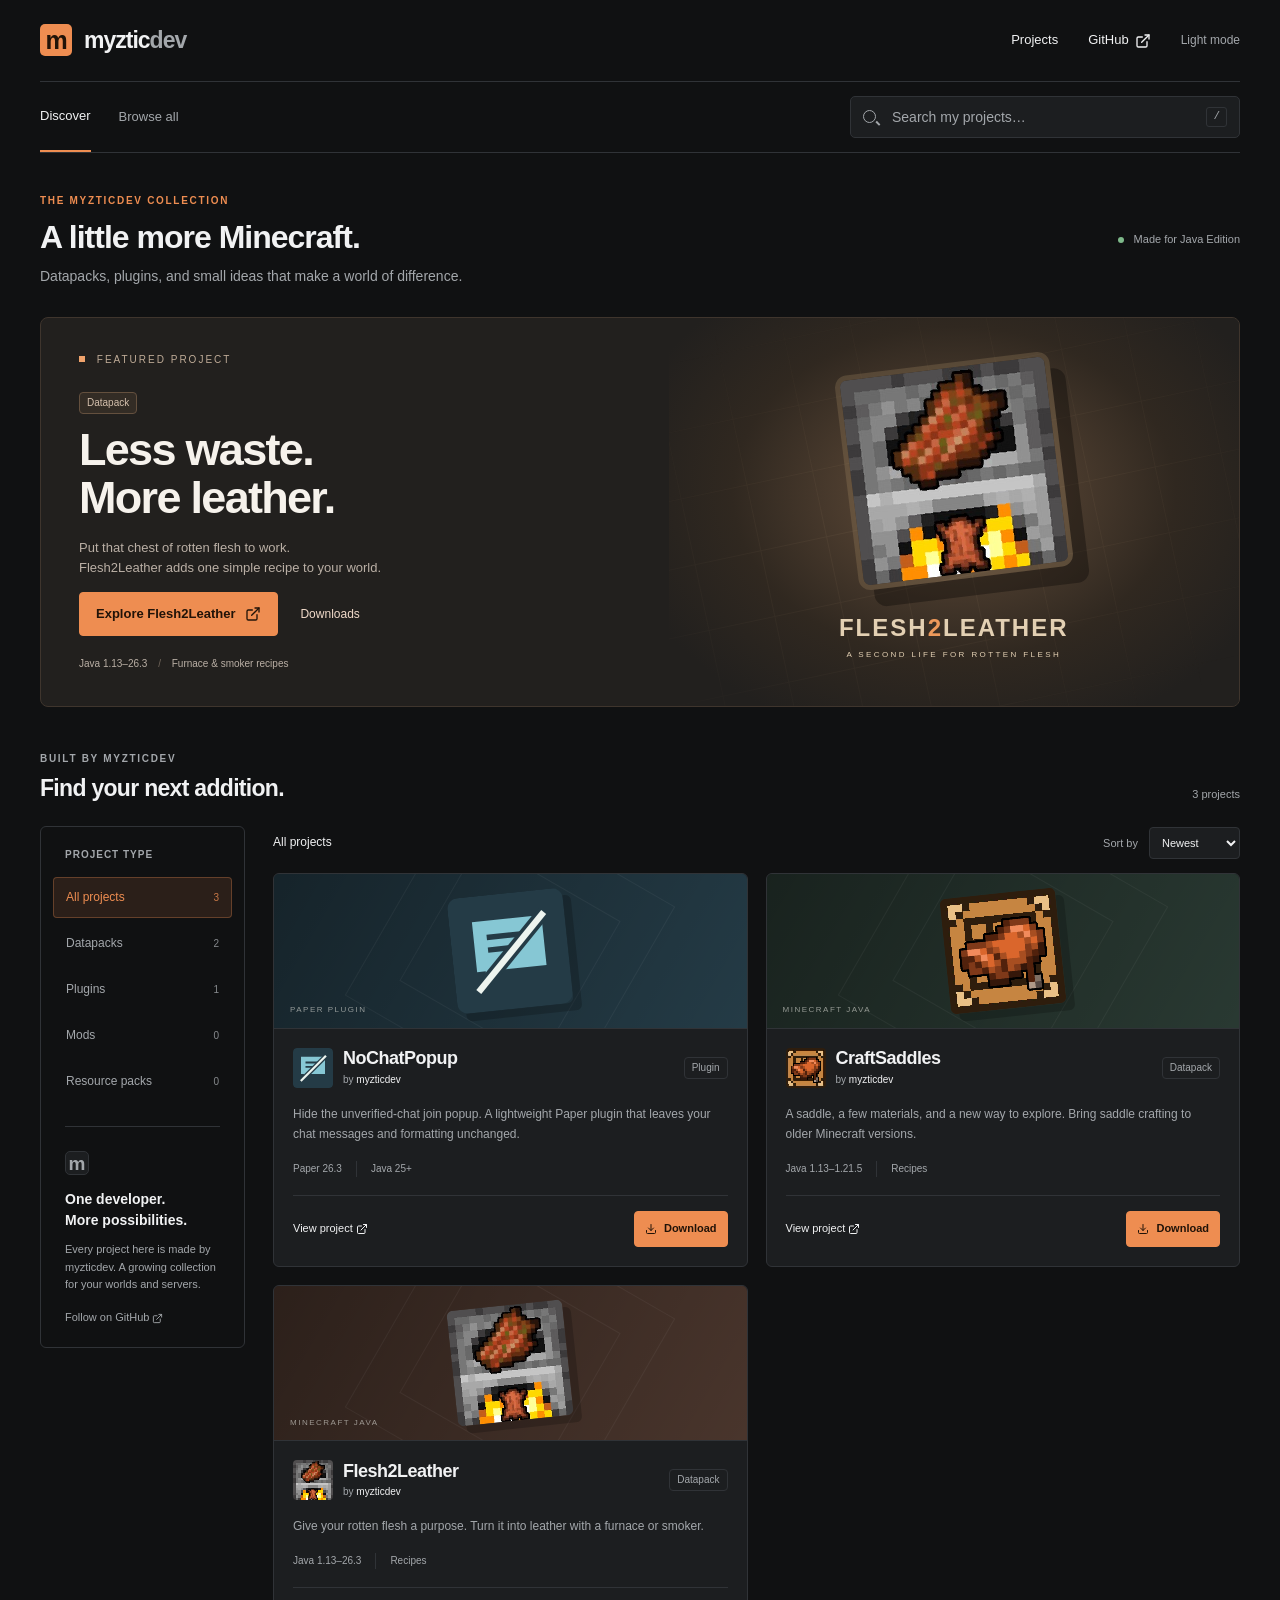
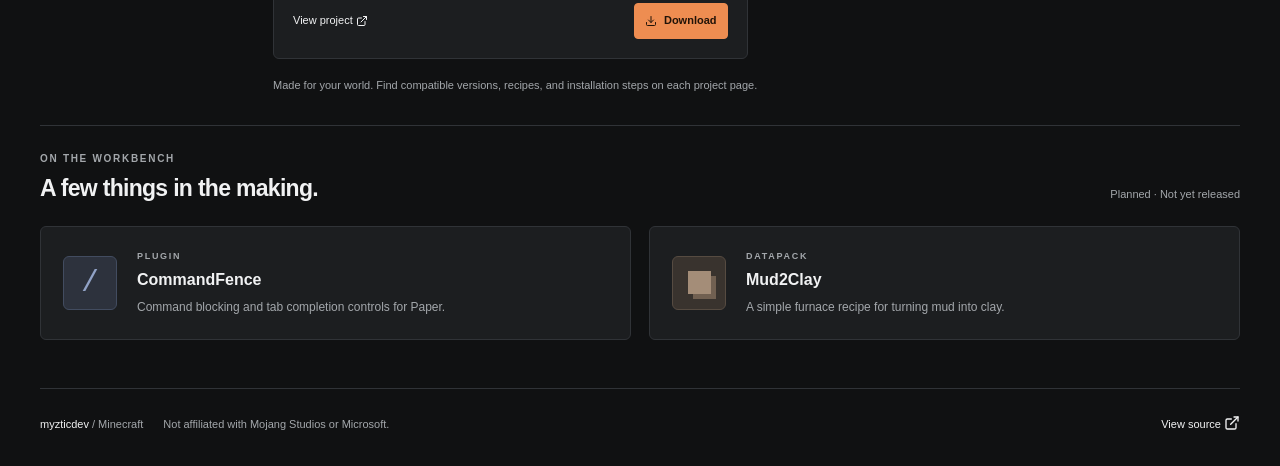
==== index.html @ ccda5b9f "Add NoChatPopup plugin page and catalog listing" ====
<!doctype html>
<html lang="en" data-theme="dark">
<head>
  <meta charset="utf-8" />
  <meta name="viewport" content="width=device-width, initial-scale=1" />
  <meta name="theme-color" content="#191a19" />
  <meta name="description" content="Minecraft datapacks and plugins by myzticdev. Download Flesh2Leather, CraftSaddles, and more." />
  <meta property="og:title" content="myzticdev — Minecraft Projects" />
  <meta property="og:description" content="Minecraft datapacks and plugins by myzticdev." />
  <meta property="og:type" content="website" />
  <meta property="og:url" content="https://mc.myztic.dev/" />
  <title>myzticdev — Minecraft Plugins & Datapacks</title>
  <link rel="icon" href="data:image/svg+xml,%3Csvg%20xmlns%3D%22http%3A//www.w3.org/2000/svg%22%20viewBox%3D%220%200%2064%2064%22%3E%20%20%3Crect%20width%3D%2264%22%20height%3D%2264%22%20rx%3D%2213%22%20fill%3D%22%233e7d4c%22/%3E%20%20%3Crect%20x%3D%2218%22%20y%3D%2217%22%20width%3D%2228%22%20height%3D%2214%22%20fill%3D%22%238fd26c%22/%3E%20%20%3Crect%20x%3D%2218%22%20y%3D%2231%22%20width%3D%2228%22%20height%3D%2216%22%20fill%3D%22%23654c32%22/%3E%20%20%3Cpath%20d%3D%22M18%2031h28%22%20stroke%3D%22%233e7d4c%22%20stroke-width%3D%224%22/%3E%3C/svg%3E" type="image/svg+xml" />
  <link rel="stylesheet" href="/assets/css/styles.css?v=20260929-2" />
  <script src="/assets/js/app.js?v=20260929-2" defer></script>
</head>
<body><a class="skip-link" href="#main">Skip to content</a><div class="site-shell"><header class="topbar">
<a class="brand" href="/" aria-label="myzticdev home"><span class="brand-mark" aria-hidden="true">m</span>myztic<span class="brand-dev">dev</span></a>
<nav aria-label="Main navigation"><a href="/#projects">Projects</a><a href="https://github.com/myzticdev">GitHub <span class="icon icon-external-link" aria-hidden="true"></span></a><button id="theme-toggle" type="button" hidden>Light mode</button></nav>
</header>
<div class="browsebar"><a class="browse-active" href="/">Discover</a><a href="#projects">Browse all</a><form class="search" role="search" action="/" hidden data-catalog-control><label class="sr-only" for="project-search">Search projects</label><span class="search-symbol" aria-hidden="true"></span><input id="project-search" type="search" name="q" placeholder="Search my projects…" autocomplete="off"><kbd aria-hidden="true">/</kbd></form></div>
<main id="main"><section class="catalog-intro" aria-labelledby="site-title"><div><p class="eyebrow">THE MYZTICDEV COLLECTION</p><h1 id="site-title">A little more Minecraft.</h1><p>Datapacks, plugins, and small ideas that make a world of difference.</p></div><span class="edition-label"><span></span> Made for Java Edition</span></section>
<section class="featured" aria-labelledby="featured-title"><div class="featured-copy"><p class="feature-kicker"><span></span> FEATURED PROJECT</p><span class="type-badge">Datapack</span><h2 id="featured-title">Less waste.<br>More leather.</h2><p>Put that chest of rotten flesh to work.<br>Flesh2Leather adds one simple recipe to your world.</p><div class="actions"><a class="button" href="/projects/flesh2leather/">Explore Flesh2Leather <span class="icon icon-external-link" aria-hidden="true"></span></a><a class="text-link" href="/projects/flesh2leather/#downloads">Downloads</a></div><p class="feature-footnote">Java 1.13–26.3 <span> / </span> Furnace &amp; smoker recipes</p></div><a class="featured-art" href="/projects/flesh2leather/" aria-label="View Flesh2Leather"><div class="pixel-grid" aria-hidden="true"></div><img src="/assets/images/flesh2leather.png" alt="Rotten flesh above a furnace producing leather" width="256" height="256"><span class="art-caption">FLESH<span>2</span>LEATHER<small>A SECOND LIFE FOR ROTTEN FLESH</small></span></a></section>
<section id="projects" class="catalog-section" aria-labelledby="projects-heading"><div class="section-heading"><div><p class="eyebrow">BUILT BY MYZTICDEV</p><h2 id="projects-heading">Find your next addition.</h2></div><p id="result-count" class="muted" role="status" aria-live="polite">3 projects</p></div>
<div class="catalog-layout"><aside class="catalog-sidebar" aria-label="Project filters" hidden data-catalog-control><p class="filter-label">PROJECT TYPE</p><div class="category-list"><button type="button" data-filter="all" aria-pressed="true"><span>All projects</span><span class="count">3</span></button><button type="button" data-filter="datapacks" aria-pressed="false"><span>Datapacks</span><span class="count">2</span></button><button type="button" data-filter="plugins" aria-pressed="false"><span>Plugins</span><span class="count">1</span></button><button type="button" data-filter="mods" aria-pressed="false"><span>Mods</span><span class="count">0</span></button><button type="button" data-filter="resource-packs" aria-pressed="false"><span>Resource packs</span><span class="count">0</span></button></div><div class="sidebar-note"><span class="mini-mark" aria-hidden="true">m</span><h3>One developer.<br>More possibilities.</h3><p>Every project here is made by myzticdev. A growing collection for your worlds and servers.</p><a href="https://github.com/myzticdev">Follow on GitHub <span class="icon icon-external-link" aria-hidden="true"></span></a></div></aside>
<div class="catalog-results"><div class="catalog-toolbar"><span id="category-title">All projects</span><label hidden data-catalog-control>Sort by <select id="project-sort"><option value="newest">Newest</option><option value="name">Name A–Z</option></select></label></div><div class="project-grid"><article class="project-entry" data-category="plugins" data-date="2026-09-29" data-name="NoChatPopup">
<a class="card-art nochatpopup" href="/projects/nochatpopup/" tabindex="-1" aria-hidden="true"><img src="/assets/images/nochatpopup.svg" alt="" width="256" height="256" loading="lazy"><span class="art-label">PAPER PLUGIN</span></a>
<div class="card-body"><div class="card-title"><img class="pack-icon" src="/assets/images/nochatpopup.svg" alt="" width="44" height="44"><div><h3><a href="/projects/nochatpopup/">NoChatPopup</a></h3><p class="byline">by <span>myzticdev</span></p></div><span class="type-badge">Plugin</span></div>
<p class="project-description">Hide the unverified-chat join popup. A lightweight Paper plugin that leaves your chat messages and formatting unchanged.</p><div class="card-meta"><span>Paper 26.3</span><span>Java 25+</span></div><div class="actions"><a class="text-link" href="/projects/nochatpopup/">View project <span class="icon icon-external-link" aria-hidden="true"></span></a><a class="button button-small" href="/projects/nochatpopup/#downloads"><span class="icon icon-download" aria-hidden="true"></span> Download</a></div></div></article><article class="project-entry" data-category="datapacks" data-date="2026-09-24" data-name="CraftSaddles">
<a class="card-art craftsaddles" href="/projects/craftsaddles/" tabindex="-1" aria-hidden="true"><img src="/assets/images/craftsaddles.png" alt="" width="256" height="256" loading="lazy"><span class="art-label">MINECRAFT JAVA</span></a>
<div class="card-body"><div class="card-title"><img class="pack-icon" src="/assets/images/craftsaddles.png" alt="" width="44" height="44"><div><h3><a href="/projects/craftsaddles/">CraftSaddles</a></h3><p class="byline">by <span>myzticdev</span></p></div><span class="type-badge">Datapack</span></div>
<p class="project-description">A saddle, a few materials, and a new way to explore. Bring saddle crafting to older Minecraft versions.</p><div class="card-meta"><span>Java 1.13–1.21.5</span><span>Recipes</span></div><div class="actions"><a class="text-link" href="/projects/craftsaddles/">View project <span class="icon icon-external-link" aria-hidden="true"></span></a><a class="button button-small" href="/projects/craftsaddles/#downloads"><span class="icon icon-download" aria-hidden="true"></span> Download</a></div></div></article><article class="project-entry" data-category="datapacks" data-date="2026-09-22" data-name="Flesh2Leather">
<a class="card-art flesh2leather" href="/projects/flesh2leather/" tabindex="-1" aria-hidden="true"><img src="/assets/images/flesh2leather.png" alt="" width="256" height="256" loading="lazy"><span class="art-label">MINECRAFT JAVA</span></a>
<div class="card-body"><div class="card-title"><img class="pack-icon" src="/assets/images/flesh2leather.png" alt="" width="44" height="44"><div><h3><a href="/projects/flesh2leather/">Flesh2Leather</a></h3><p class="byline">by <span>myzticdev</span></p></div><span class="type-badge">Datapack</span></div>
<p class="project-description">Give your rotten flesh a purpose. Turn it into leather with a furnace or smoker.</p><div class="card-meta"><span>Java 1.13–26.3</span><span>Recipes</span></div><div class="actions"><a class="text-link" href="/projects/flesh2leather/">View project <span class="icon icon-external-link" aria-hidden="true"></span></a><a class="button button-small" href="/projects/flesh2leather/#downloads"><span class="icon icon-download" aria-hidden="true"></span> Download</a></div></div></article></div><div id="empty-state" class="empty-state" hidden><h3>No projects found.</h3><p id="empty-message">Try another search or project type.</p><button class="button button-outline" type="button" id="reset-filters">Show all projects</button></div><p class="project-help">Made for your world. Find compatible versions, recipes, and installation steps on each project page.</p></div></div></section>
<section class="workbench" aria-labelledby="workbench-title"><div class="section-heading"><div><p class="eyebrow">ON THE WORKBENCH</p><h2 id="workbench-title">A few things in the making.</h2></div><span class="muted">Planned · Not yet released</span></div><div class="planned-grid"><article><span class="planned-symbol" aria-hidden="true">/</span><div><p class="eyebrow">PLUGIN</p><h3>CommandFence</h3><p>Command blocking and tab completion controls for Paper.</p></div></article><article><span class="planned-symbol clay" aria-hidden="true"><span></span></span><div><p class="eyebrow">DATAPACK</p><h3>Mud2Clay</h3><p>A simple furnace recipe for turning mud into clay.</p></div></article></div></section>
</main><footer class="footer"><a href="/">myzticdev <span class="muted">/ Minecraft</span></a><small>Not affiliated with Mojang Studios or Microsoft.</small><a href="https://github.com/myzticdev">View source <span class="icon icon-external-link" aria-hidden="true"></span></a></footer></div></body></html>
---- assets/css/styles.css ----
:root { color-scheme:dark; --bg:#191a19; --text:#edeeea; --muted:#a6aaa3; --line:#383b36; --accent:#aac792; --button-text:#172012; --surface:#222520; --card-border:var(--line); }
:root[data-theme="light"] { color-scheme:light; --bg:#f6f5f1; --text:#272c26; --muted:#62685f; --line:#d6d8ce; --accent:#42632d; --button-text:#fff; --surface:#eeeee7; --card-border:var(--line); }
* { box-sizing:border-box; }
html { scroll-padding-top:24px; }
body { margin:0; background:var(--bg); color:var(--text); font-family:Arial,Helvetica,sans-serif; font-size:16px; line-height:1.65; -webkit-font-smoothing:antialiased; }
a { color:inherit; text-underline-offset:4px; }
a:hover { color:var(--accent); }
button { font:inherit; }
a,button { -webkit-tap-highlight-color:transparent; }
:focus-visible { outline:2px solid var(--accent); outline-offset:5px; }
.site-shell { width:min(1000px,calc(100% - 64px)); margin:auto; }
.topbar { min-height:76px; display:flex; align-items:center; justify-content:space-between; gap:20px; border-bottom:1px solid var(--line); }
.brand { font-size:19px; font-weight:700; letter-spacing:-.7px; text-decoration:none; }
.topbar nav { display:flex; align-items:center; flex-wrap:wrap; gap:24px; font-size:13px; }
.topbar nav a { text-decoration:none; display:inline-flex; align-items:center; min-height:44px; }
#theme-toggle { background:none; border:0; padding:10px 0; min-height:44px; color:var(--muted); font-size:12px; cursor:pointer; }
#theme-toggle:hover { color:var(--text); }
h1,h2,h3,p { margin-top:0; }
h1 { font-size:clamp(32px,4.5vw,46px); line-height:1.15; letter-spacing:-1.6px; }
h2 { font-size:22px; line-height:1.3; letter-spacing:-.5px; }
.eyebrow,.section-label { font-family:ui-monospace,SFMono-Regular,Consolas,monospace; font-size:11px; font-weight:400; letter-spacing:.03em; color:var(--muted); }
.intro { padding:58px 0 46px; }
.intro .eyebrow { margin-bottom:18px; }
.intro h1 { margin-bottom:18px; }
.intro > p:last-child { color:var(--muted); margin:0; font-size:16px; }
.directory-layout { display:grid; gap:36px; padding-bottom:48px; }
.project-grid { display:grid; grid-template-columns:repeat(2,minmax(0,1fr)); gap:16px; }
.project-entry { display:flex; flex-direction:column; min-width:0; padding:22px; border:1px solid var(--line); border-radius:8px; background:var(--surface); }
.project-entry .actions { gap:16px; margin-top:auto; padding-top:16px; border-top:1px solid var(--line); }
.project-entry .text-link { font-size:12px; }
.project-entry-heading > div { min-width:0; }
.section-label { margin:0 0 20px; padding-bottom:12px; border-bottom:1px solid var(--line); }
.project-entry-heading { display:flex; align-items:center; gap:14px; margin-bottom:16px; }
.pack-icon { width:56px; height:56px; flex-shrink:0; border-radius:4px; image-rendering:pixelated; }
.project-entry .eyebrow { margin:0 0 6px; font-size:10px; }
.project-entry h3 { font-size:23px; letter-spacing:-.8px; line-height:1.2; margin:0; overflow-wrap:anywhere; }
.project-entry h3 a { text-decoration:none; }
.project-description { font-size:14px; color:var(--muted); margin-bottom:20px; }
.project-help { font-size:12px; color:var(--muted); margin:28px 0 0; }
.project-help a { color:var(--text); }
.plans { display:grid; grid-template-columns:repeat(2,minmax(0,1fr)); gap:0 24px; }
.plans .section-label, .plans > .note { grid-column:1 / -1; }
.plans article { margin-bottom:16px; }
.plans h3 { font-size:14px; margin-bottom:6px; }
.plans article p { font-size:13px; color:var(--muted); line-height:1.7; margin:0; }
.plans > .note { font-size:12px; padding-top:6px; }
.button { display:inline-flex; align-items:center; justify-content:center; gap:10px; min-height:44px; padding:9px 16px; border:1px solid var(--accent); border-radius:4px; background:var(--accent); color:var(--button-text); font-weight:600; font-size:13px; text-decoration:none; }
.button:hover { background:var(--text); border-color:var(--text); color:var(--bg); }
.button-outline { background:transparent; color:var(--accent); border-color:var(--line); }
.actions { display:flex; align-items:center; flex-wrap:wrap; gap:22px; }
.text-link { font-size:14px; text-decoration:none; padding:10px 0; }
.text-link:hover { text-decoration:underline; }
.footer { display:flex; align-items:baseline; flex-wrap:wrap; gap:20px; padding:26px 0 32px; border-top:1px solid var(--line); font-size:12px; }
.footer a { text-decoration:none; }
.footer small { margin-right:auto; color:var(--muted); font-size:11px; }
.back-link { display:inline-block; margin:32px 0; color:var(--muted); font-size:13px; text-decoration:none; }
.project-header { display:grid; grid-template-columns:104px minmax(0,1fr); gap:28px; align-items:center; padding:12px 0 32px; border-bottom:1px solid var(--line); }
.detail-art { width:100%; height:auto; image-rendering:pixelated; border-radius:4px; }
.project-header h1 { font-size:clamp(28px,4vw,42px); letter-spacing:-1.2px; margin-bottom:16px; overflow-wrap:anywhere; color:var(--text); }
.project-header .eyebrow { margin-bottom:12px; }
.summary { font-size:16px; line-height:1.6; color:var(--muted); margin-bottom:22px; }
.detail-layout { display:grid; grid-template-columns:minmax(0,1fr) 240px; gap:48px; padding:44px 0 64px; }
.detail-main section + section { margin-top:44px; }
.detail-main p { color:var(--muted); }
.detail-main strong { color:var(--text); font-weight:400; }
table { width:100%; border-collapse:collapse; margin:24px 0 16px; text-align:left; font-size:14px; }
th,td { padding:12px 8px 12px 0; border-bottom:1px solid var(--line); }
thead th { color:var(--muted); font-size:12px; font-weight:400; }
tbody th { font-weight:400; }
.note { color:var(--muted); font-size:13px; line-height:1.65; }
.install-steps { padding-left:22px; }
.install-steps li { padding-left:6px; margin-bottom:14px; }
.install-steps li::marker { color:var(--muted); font-size:13px; }
code { font-family:ui-monospace,SFMono-Regular,Consolas,monospace; font-size:.84em; background:var(--surface); padding:3px 5px; overflow-wrap:anywhere; }
.install-note { border-left:2px solid var(--accent); padding:4px 0 4px 16px; font-size:13px; }
.project-sidebar { border-left:1px solid var(--line); padding-left:28px; }
.project-sidebar h2 { font-size:16px; }
.project-sidebar section + section { margin-top:36px; }
dl { font-size:13px; margin-bottom:18px; }
dl > div { display:flex; justify-content:space-between; gap:16px; margin-bottom:12px; }
dt { color:var(--muted); }
dd { margin:0; }
.sr-only { position:absolute; width:1px; height:1px; padding:0; margin:-1px; overflow:hidden; clip:rect(0,0,0,0); white-space:nowrap; border:0; }
.skip-link { position:absolute; left:16px; top:-100px; z-index:10; padding:12px; background:var(--accent); color:var(--button-text); }
.skip-link:focus { top:12px; }

@media (max-width:760px) {
  .site-shell { width:calc(100% - 40px); }
  .directory-layout { padding-bottom:40px; }
  .project-grid { grid-template-columns:minmax(0,1fr); }
  .intro { padding:38px 0; }

  .detail-layout { grid-template-columns:minmax(0,1fr); gap:32px; }
  .project-sidebar { display:grid; grid-template-columns:1fr 1fr; gap:28px; border-left:0; border-top:1px solid var(--line); padding:24px 0 0; }
  .project-sidebar section + section { margin:0; }
}
@media (max-width:520px) {
  .topbar { flex-wrap:wrap; padding:16px 0 8px; gap:4px; }
  .topbar nav { width:100%; gap:20px; }
  #theme-toggle { margin-left:auto; }
  .intro h1 { font-size:34px; }
  .project-entry-heading { gap:14px; align-items:flex-start; }
  .project-entry { padding:18px; }
  .plans { grid-template-columns:minmax(0,1fr); }
  .project-entry h3 { font-size:22px; }
  .project-entry .eyebrow { font-size:10px; }
  .actions { gap:16px; }
  .footer { gap:12px; }
  .footer small { order:3; width:100%; }
  .footer > a:last-child { margin-left:auto; }
  .back-link { margin:24px 0; }
  .project-header { grid-template-columns:minmax(0,1fr); gap:20px; }
  .detail-art { width:80px; }
  .project-header h1 { font-size:32px; }
  .detail-layout { padding:32px 0 40px; }
  .project-sidebar { grid-template-columns:1fr; }
}
.downloads-section { margin-top:44px; scroll-margin-top:24px; }
.downloads-heading { display:flex; align-items:center; justify-content:space-between; flex-wrap:wrap; gap:12px; }
.downloads-heading h2 { margin-bottom:6px; }
.downloads-heading p { color:var(--muted); margin:0; font-size:14px; }
.release-meta { display:flex; flex-wrap:wrap; align-items:baseline; gap:10px 20px; margin-top:24px; font-size:13px; }
.release-meta strong { color:var(--accent); font-size:18px; }
.release-meta span { color:var(--muted); }
.release-status { margin:8px 0 0; }
.downloads-table { margin:16px 0 22px; }
.downloads-table td:last-child { text-align:right; }
.download-link { display:inline-flex; align-items:center; min-height:44px; font-size:13px; color:var(--accent); }
.download-size { color:var(--muted); }
.release-extras { display:flex; align-items:center; flex-wrap:wrap; gap:12px 24px; margin-bottom:12px; }
.release-extras [hidden] { display:none; }
@media (max-width:520px) {
  .downloads-section { margin-top:32px; }
  .downloads-table .download-size { display:none; }
  .downloads-table th { font-size:13px; }
  .download-link { font-size:12px; }
}


.icon { display:inline-block; width:16px; height:16px; flex-shrink:0; vertical-align:-3px; background-color:currentColor; -webkit-mask:var(--icon) center / contain no-repeat; mask:var(--icon) center / contain no-repeat; }
.icon-download { --icon:url('/assets/icons/download.svg'); }
.icon-external-link { --icon:url('/assets/icons/external-link.svg'); }
.icon-arrow-left { --icon:url('/assets/icons/arrow-left.svg'); }
.icon-arrow-down { --icon:url('/assets/icons/arrow-down.svg'); }
.topbar nav a, .download-link { gap:6px; }

/* Project catalog */
:root { --bg:#101112; --surface:#1c1e20; --text:#f1f2f3; --muted:#a3a7ab; --line:#303337; --accent:#ee8d51; --button-text:#211308; }
:root[data-theme="light"] { --bg:#f5f5f3; --surface:#fff; --text:#202428; --muted:#62676c; --line:#d9dcdd; --accent:#a34816; --button-text:#fff; }
[hidden] { display:none !important; }
html { scroll-padding-top:24px; }
body { font-size:14px; line-height:1.6; }
.site-shell { width:min(1200px,calc(100% - 64px)); }
.muted { color:var(--muted); }
.topbar { min-height:82px; }
.brand { display:flex; align-items:center; font-size:23px; letter-spacing:-1px; }
.brand-dev { color:var(--muted); }
.brand-mark,.mini-mark { display:grid; place-items:center; width:32px; height:32px; background:var(--accent); color:var(--button-text); margin-right:12px; font-size:25px; font-weight:900; line-height:1; border-radius:5px; }
.topbar nav { gap:30px; }
.browsebar { min-height:70px; display:flex; gap:28px; align-items:center; border-bottom:1px solid var(--line); }
.browsebar > a { min-height:70px; display:flex; align-items:center; text-decoration:none; font-size:13px; color:var(--muted); }
.browsebar > .browse-active { color:var(--text); border-bottom:2px solid var(--accent); }
.search { margin-left:auto; display:flex; gap:12px; align-items:center; width:390px; padding:8px 12px; border:1px solid var(--line); background:var(--surface); border-radius:5px; }
.search:focus-within { border-color:var(--accent); }
.search input { min-width:0; width:100%; background:transparent; border:0; color:var(--text); font:inherit; outline:none; }
.search input::placeholder { color:var(--muted); }
.search kbd { border:1px solid var(--line); color:var(--muted); padding:0 6px; border-radius:3px; font-size:11px; }
.search-symbol { height:13px; width:13px; border:1.5px solid var(--muted); border-radius:50%; position:relative; flex-shrink:0; margin-right:2px; }
.search-symbol::after { content:''; position:absolute; height:5px; width:1.5px; background:var(--muted); right:-3px; bottom:-4px; transform:rotate(-45deg); }
.catalog-intro { display:flex; align-items:center; justify-content:space-between; gap:24px; padding:40px 0 30px; }
.eyebrow { font-family:inherit; font-size:10px; font-weight:600; letter-spacing:1.7px; }
.catalog-intro h1 { font-size:32px; letter-spacing:-1px; margin-bottom:9px; }
.catalog-intro .eyebrow { color:var(--accent); margin-bottom:10px; }
.catalog-intro p:last-child { color:var(--muted); margin:0; }
.edition-label { color:var(--muted); font-size:11px; white-space:nowrap; }
.edition-label > span { display:inline-block; height:6px; width:6px; border-radius:50%; background:#7eb98a; margin-right:7px; }
.featured { display:grid; grid-template-columns:1.1fr 1fr; min-height:365px; overflow:hidden; border:1px solid #3f352d; border-radius:8px; background:#22201e; color:#f6f2ec; }
.featured-copy { padding:34px 38px; position:relative; z-index:1; }
.feature-kicker { font-size:10px; letter-spacing:2px; color:#bfab97; margin-bottom:22px; }
.feature-kicker > span { display:inline-block; background:#f0a36c; width:6px; height:6px; margin:0 7px 1px 0; }
.type-badge { display:inline-block; font-size:10px; line-height:1.8; border:1px solid var(--line); padding:1px 7px; border-radius:4px; color:var(--muted); white-space:nowrap; }
.featured .type-badge { color:#d5c0ad; border-color:#64503e; background:#332c25; }
.featured h2 { font-size:45px; line-height:1.06; letter-spacing:-1.7px; margin:12px 0 16px; }
.featured-copy > p:not(.feature-kicker) { color:#baaFA5; font-size:13px; }
.featured .button { background:#ee8d51; color:#211308; border-color:#ee8d51; }
.featured .text-link { color:#f1daca; font-size:12px; }
.feature-footnote { font-size:10px !important; margin:20px 0 0; }
.feature-footnote span { margin:0 8px; color:#72665b; }
.featured-art { position:relative; display:flex; align-items:center; justify-content:center; flex-direction:column; gap:18px; overflow:hidden; background:radial-gradient(ellipse at 50% 45%,#67503c 0%,#302820 55%,#22201e 85%); text-decoration:none; }
.featured-art img { position:relative; width:216px; height:216px; image-rendering:pixelated; transform:rotate(-7deg); box-shadow:14px 18px 0 #0d0b0966; border:5px solid #aa8e6940; border-radius:12px; }
.pixel-grid { position:absolute; inset:0; opacity:.15; background-image:linear-gradient(#9d8467 1px,transparent 1px),linear-gradient(90deg,#9d8467 1px,transparent 1px); background-size:48px 48px; transform:rotate(-12deg) scale(1.4); mask-image:radial-gradient(ellipse,#000,transparent 70%); }
.art-caption { position:relative; color:#e3d0b3; font-weight:900; font-size:24px; letter-spacing:2px; text-align:center; margin-top:12px; }
.art-caption > span { color:#ed995b; }
.art-caption small { display:block; font-size:8px; font-weight:400; letter-spacing:2.4px; margin-top:2px; }
.catalog-section { padding:44px 0 30px; }
.section-heading { display:flex; align-items:flex-end; justify-content:space-between; gap:20px; margin-bottom:22px; }
.section-heading .eyebrow { margin-bottom:7px; }
.section-heading h2 { font-size:23px; margin:0; letter-spacing:-.7px; }
.section-heading > p,.section-heading > span { font-size:11px; margin:0; }
.catalog-layout { display:grid; grid-template-columns:205px minmax(0,1fr); gap:28px; }
.catalog-layout:has(.catalog-sidebar[hidden]) { grid-template-columns:1fr; }
.catalog-sidebar { border:1px solid var(--line); padding:20px 12px; border-radius:6px; align-self:start; }
.filter-label { font-size:10px; font-weight:600; letter-spacing:1px; color:var(--muted); padding-left:12px; margin-bottom:14px; }
.category-list { display:grid; gap:5px; }
.category-list button { display:flex; justify-content:space-between; align-items:center; min-height:41px; padding:9px 12px; background:transparent; color:var(--muted); border:1px solid transparent; border-radius:4px; font-size:12px; cursor:pointer; text-align:left; }
.category-list button:hover { background:var(--surface); color:var(--text); }
.category-list button[aria-pressed="true"] { background:color-mix(in srgb,var(--accent) 12%,transparent); border-color:color-mix(in srgb,var(--accent) 30%,transparent); color:var(--accent); }
.count { font-size:10px; opacity:.8; }
.sidebar-note { margin:24px 12px 0; padding-top:24px; border-top:1px solid var(--line); }
.mini-mark { width:24px; height:24px; font-size:19px; margin-bottom:14px; background:var(--surface); color:var(--muted); border:1px solid var(--line); }
.sidebar-note h3 { font-size:14px; line-height:1.5; margin-bottom:10px; }
.sidebar-note p,.sidebar-note a { font-size:11px; color:var(--muted); }
.sidebar-note a { text-decoration:none; }
.sidebar-note .icon { width:11px; height:11px; }
.catalog-toolbar { display:flex; align-items:center; justify-content:space-between; min-height:33px; margin-bottom:14px; font-size:12px; gap:12px; }
.catalog-toolbar label { color:var(--muted); font-size:11px; }
.catalog-toolbar select { font:inherit; margin-left:8px; background:var(--surface); color:var(--text); border:1px solid var(--line); border-radius:4px; padding:8px; }
.project-grid { gap:18px; }
.project-entry { padding:0; overflow:hidden; border-radius:6px; transition:border-color .15s; }
.project-entry:hover { border-color:color-mix(in srgb,var(--accent) 55%,var(--line)); }
.card-art { height:155px; position:relative; display:flex; align-items:center; justify-content:center; overflow:hidden; border-bottom:1px solid var(--line); background-color:#333; background-image:linear-gradient(120deg,#0006,transparent); }
.card-art.craftsaddles { background-color:#293932; }
.card-art.flesh2leather { background-color:#49352c; }
.card-art::before,.card-art::after { content:''; position:absolute; height:160px; width:160px; border:1px solid #ffffff0c; transform:rotate(30deg); }
.card-art::after { height:240px; width:240px; }
.card-art img { height:116px; width:116px; image-rendering:pixelated; border-radius:6px; box-shadow:8px 8px 0 #0003; transform:rotate(-6deg); z-index:1; }
.art-label { position:absolute; bottom:11px; left:16px; font-size:8px; letter-spacing:1.5px; color:#e4e4de99; }
.card-body { padding:19px; display:flex; flex:1; flex-direction:column; }
.card-title { display:flex; align-items:center; gap:10px; margin-bottom:16px; flex-wrap:wrap; }
.card-title .pack-icon { height:40px; width:40px; }
.card-title h3 { font-size:18px; letter-spacing:-.5px; }
.byline { font-size:10px; color:var(--muted); margin:2px 0 0; }
.byline span { color:var(--text); }
.card-title .type-badge { margin-left:auto; }
.project-description { font-size:12px; line-height:1.7; margin-bottom:16px; }
.card-meta { display:flex; gap:14px; font-size:10px; color:var(--muted); margin-bottom:18px; }
.card-meta span+span { padding-left:14px; border-left:1px solid var(--line); }
.project-entry .actions { justify-content:space-between; gap:8px; padding-top:14px; }
.project-entry .text-link { font-size:11px; }
.button { border-radius:4px; }
.button-small { min-height:36px; padding:7px 10px; font-size:11px; gap:7px; }
.button-small .icon,.project-entry .text-link .icon { height:12px; width:12px; }
.project-help { font-size:11px; margin:18px 0 0; }
.empty-state { padding:60px 24px; text-align:center; border:1px dashed var(--line); border-radius:6px; }
.empty-state h3 { margin-bottom:8px; }
.empty-state p { color:var(--muted); }
.workbench { padding:25px 0 48px; border-top:1px solid var(--line); }
.planned-grid { display:grid; grid-template-columns:1fr 1fr; gap:18px; }
.planned-grid article { display:flex; align-items:center; gap:20px; padding:22px; background:var(--surface); border:1px solid var(--line); border-radius:6px; }
.planned-grid .eyebrow { font-size:9px; margin-bottom:4px; }
.planned-grid h3 { font-size:16px; margin-bottom:5px; }
.planned-grid p:last-child { font-size:12px; color:var(--muted); margin:0; }
.planned-symbol { display:grid; place-items:center; width:54px; height:54px; flex-shrink:0; background:#2d323d; color:#91a2c6; border:1px solid #424c60; font-family:monospace; font-size:30px; border-radius:6px; }
.planned-symbol.clay { background:#39332e; border-color:#564b41; }
.planned-symbol.clay span { width:23px; height:23px; background:#a48d78; box-shadow:5px 5px 0 #716051; }
.project-header { padding:24px; grid-template-columns:120px minmax(0,1fr); background:var(--surface); border:1px solid var(--line); border-radius:8px; }
.project-header h1 { font-size:36px; margin-bottom:9px; }
.project-header .eyebrow { color:var(--accent); }
.summary { font-size:14px; }
.project-nav { display:flex; gap:30px; border-bottom:1px solid var(--line); margin-top:24px; }
.project-nav a { font-size:13px; text-decoration:none; padding:16px 0; }
.project-nav a:first-child { border-bottom:2px solid var(--accent); }
.detail-layout { padding:30px 0; gap:28px; grid-template-columns:minmax(0,1fr) 280px; }
.detail-main { border:1px solid var(--line); padding:26px; border-radius:6px; background:var(--surface); }
.detail-main h2 { font-size:20px; }
.project-sidebar { padding:22px; border:1px solid var(--line); border-radius:6px; align-self:start; }
.downloads-section { margin:0 0 48px; border:1px solid var(--line); border-radius:6px; padding:26px; background:var(--surface); }
.downloads-table td,.downloads-table th { padding:11px 12px; }
.downloads-table tbody tr:hover { background:color-mix(in srgb,var(--accent) 4%,transparent); }
.downloads-heading h2 { font-size:22px; }
.download-link { text-decoration:none; }
.release-meta strong { font-size:15px; }
.footer { font-size:11px; }
@media (max-width:960px) {
 .catalog-layout { grid-template-columns:170px minmax(0,1fr); gap:20px; }
 .featured-copy { padding:28px; }
 .featured h2 { font-size:40px; }
 .card-title .type-badge { margin-left:0; }
 .card-title { gap:8px; }
 .card-body { padding:16px; }
 .project-entry .actions { flex-wrap:wrap; }
 .edition-label { display:none; }
}
@media (max-width:760px) {
 .site-shell { width:calc(100% - 32px); }
 .catalog-intro { padding:28px 0; }
 .featured { grid-template-columns:1.15fr 1fr; }
 .featured h2 { font-size:34px; }
 .featured-copy { padding:24px; }
 .featured-art img { width:150px; height:150px; }
 .art-caption { font-size:17px; letter-spacing:1px; }
 .art-caption small { font-size:6px; letter-spacing:1px; }
 .catalog-layout { grid-template-columns:1fr; }
 .catalog-sidebar { border:0; padding:0; }
 .filter-label,.sidebar-note { display:none; }
 .category-list { display:flex; gap:7px; overflow-x:auto; padding:3px 2px 8px; }
 .category-list button { gap:14px; white-space:nowrap; border-color:var(--line); }
 .project-grid { grid-template-columns:repeat(2,minmax(0,1fr)); }
 .section-heading h2 { font-size:21px; }
 .planned-grid { grid-template-columns:1fr; }
 .detail-layout { grid-template-columns:1fr; }
 .project-sidebar { padding:22px; }
 .project-header { grid-template-columns:90px minmax(0,1fr); gap:20px; }
 .project-header h1 { font-size:30px; }
 .downloads-section,.detail-main { padding:20px; }
}
@media (max-width:520px) {
 .topbar { flex-wrap:nowrap; min-height:70px; padding:0; gap:12px; }
 .brand { font-size:19px; }
 .brand-mark { width:27px; height:27px; font-size:21px; margin-right:8px; }
 .topbar nav { width:auto; gap:14px; font-size:11px; }
 .topbar nav > a:first-child { display:none; }
 #theme-toggle { font-size:10px; margin:0; }
 .browsebar { flex-wrap:wrap; gap:0 24px; padding-bottom:14px; }
 .browsebar > a { min-height:49px; }
 .search { width:100%; margin-top:10px; }
 .catalog-intro h1 { font-size:28px; }
 .catalog-intro p:last-child { font-size:12px; }
 .featured { grid-template-columns:1fr; }
 .featured-copy { padding:25px; }
 .featured-art { min-height:218px; grid-row:1; flex-direction:row; gap:22px; padding:25px; }
 .featured-art img { width:133px; height:133px; }
 .art-caption { font-size:15px; letter-spacing:0; text-align:left; }
 .art-caption small { max-width:90px; margin-top:6px; }
 .feature-kicker { margin-bottom:16px; }
 .featured h2 { font-size:38px; }
 .featured h2 br { display:none; }
 .featured-copy > p br { display:none; }
 .feature-footnote { margin-top:16px; }
 .catalog-section { padding-top:32px; }
 .project-grid { grid-template-columns:1fr; }
 .card-art { height:175px; }
 .card-title .type-badge { margin-left:auto; }
 .section-heading { align-items:flex-start; }
 .workbench .section-heading { flex-direction:column; gap:10px; }
 .section-heading h2 { font-size:20px; }
 .section-heading > p { white-space:nowrap; margin-top:26px; }
 .project-header { padding:20px; grid-template-columns:1fr; }
 .project-header .detail-art { width:80px; }
 .project-header h1 { font-size:30px; }
 .project-nav { gap:24px; }
 .project-nav a { font-size:11px; }
 .downloads-table td,.downloads-table th { padding:10px 4px; }
 .downloads-section { padding:16px; }
 .download-link { font-size:11px; }
}
@media (prefers-reduced-motion:reduce) { * { transition:none !important; } }

.card-art.nochatpopup { background-color:#243b46; }
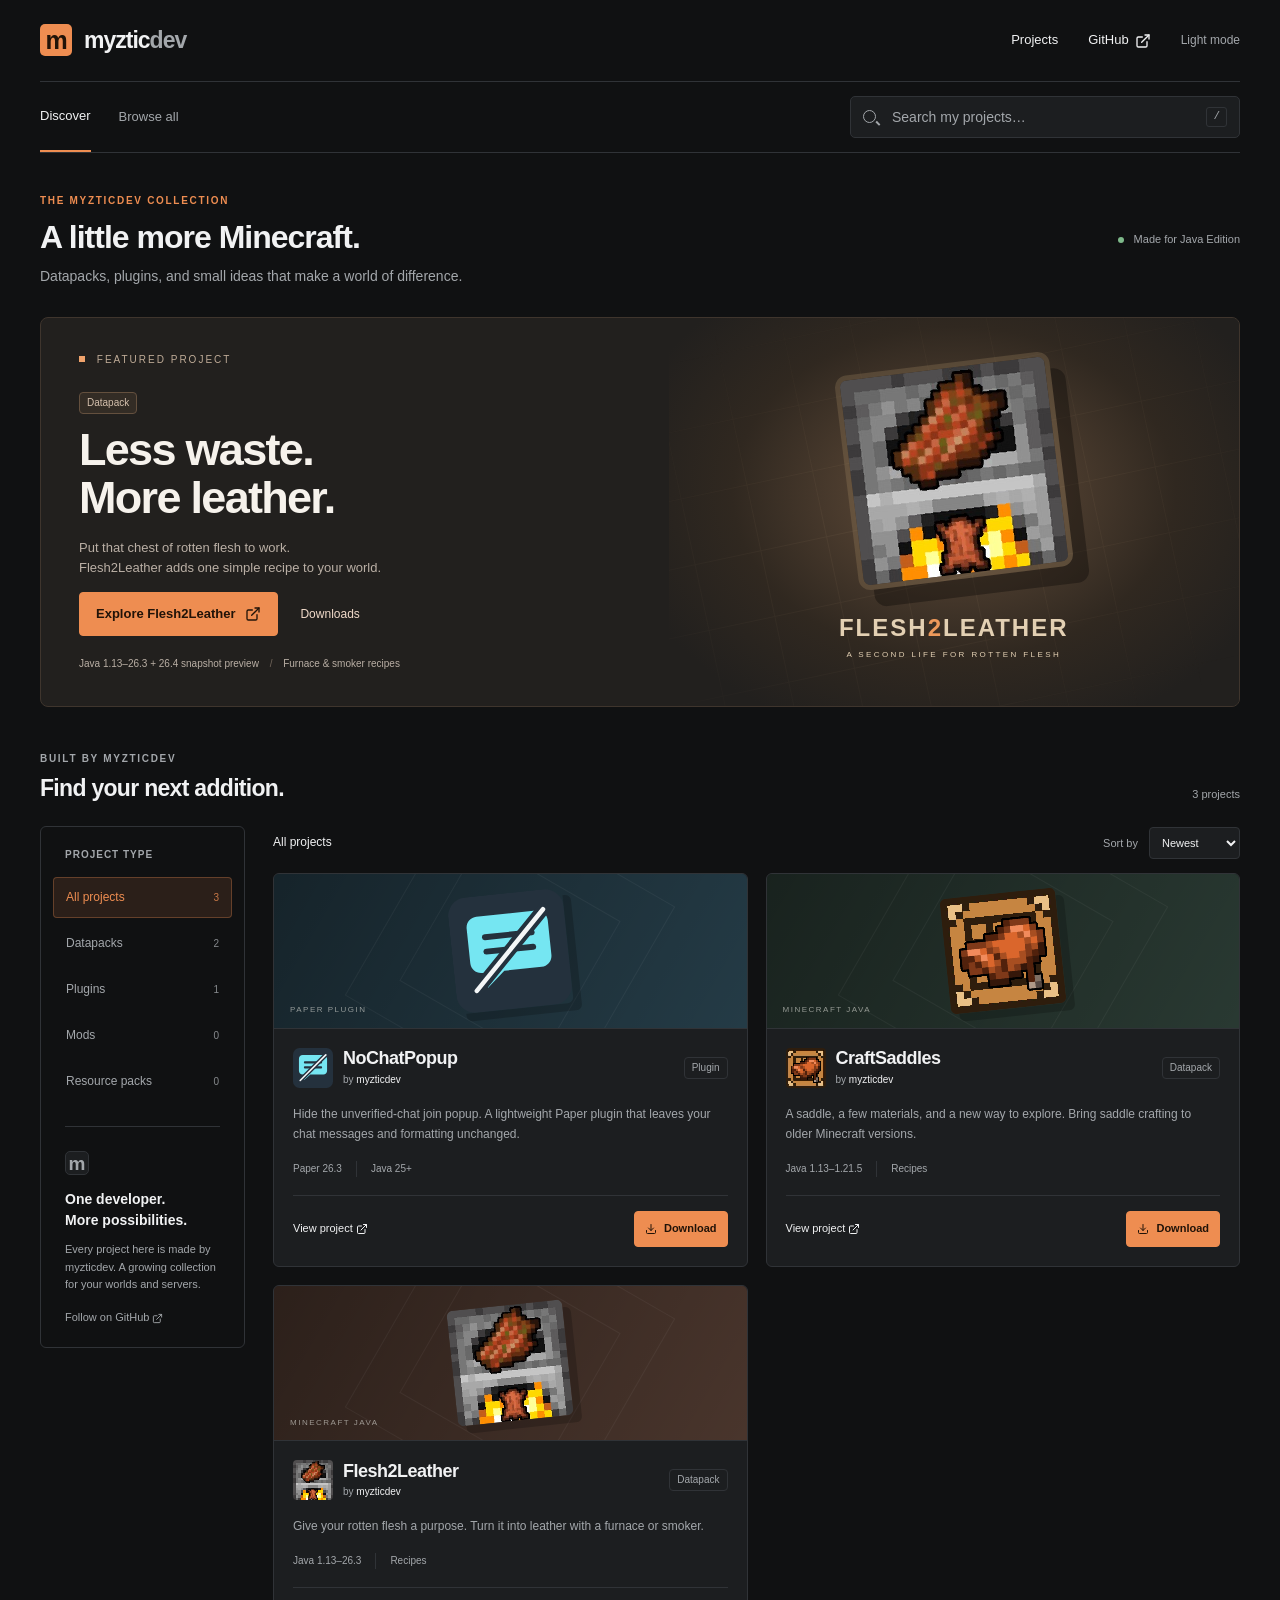
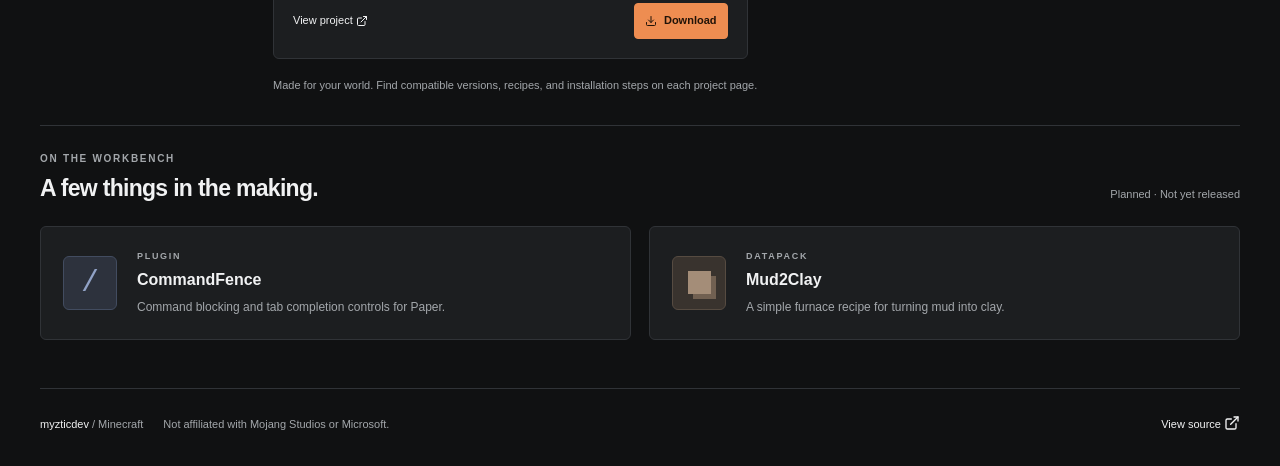
==== commit 35e8c710: "Update Flesh2Leather to v1.1.0 with 26.4 snapshot preview download" ====
--- a/index.html
+++ b/index.html
@@ -20,7 +20,7 @@
 </header>
 <div class="browsebar"><a class="browse-active" href="/">Discover</a><a href="#projects">Browse all</a><form class="search" role="search" action="/" hidden data-catalog-control><label class="sr-only" for="project-search">Search projects</label><span class="search-symbol" aria-hidden="true"></span><input id="project-search" type="search" name="q" placeholder="Search my projects…" autocomplete="off"><kbd aria-hidden="true">/</kbd></form></div>
 <main id="main"><section class="catalog-intro" aria-labelledby="site-title"><div><p class="eyebrow">THE MYZTICDEV COLLECTION</p><h1 id="site-title">A little more Minecraft.</h1><p>Datapacks, plugins, and small ideas that make a world of difference.</p></div><span class="edition-label"><span></span> Made for Java Edition</span></section>
-<section class="featured" aria-labelledby="featured-title"><div class="featured-copy"><p class="feature-kicker"><span></span> FEATURED PROJECT</p><span class="type-badge">Datapack</span><h2 id="featured-title">Less waste.<br>More leather.</h2><p>Put that chest of rotten flesh to work.<br>Flesh2Leather adds one simple recipe to your world.</p><div class="actions"><a class="button" href="/projects/flesh2leather/">Explore Flesh2Leather <span class="icon icon-external-link" aria-hidden="true"></span></a><a class="text-link" href="/projects/flesh2leather/#downloads">Downloads</a></div><p class="feature-footnote">Java 1.13–26.3 <span> / </span> Furnace &amp; smoker recipes</p></div><a class="featured-art" href="/projects/flesh2leather/" aria-label="View Flesh2Leather"><div class="pixel-grid" aria-hidden="true"></div><img src="/assets/images/flesh2leather.png" alt="Rotten flesh above a furnace producing leather" width="256" height="256"><span class="art-caption">FLESH<span>2</span>LEATHER<small>A SECOND LIFE FOR ROTTEN FLESH</small></span></a></section>
+<section class="featured" aria-labelledby="featured-title"><div class="featured-copy"><p class="feature-kicker"><span></span> FEATURED PROJECT</p><span class="type-badge">Datapack</span><h2 id="featured-title">Less waste.<br>More leather.</h2><p>Put that chest of rotten flesh to work.<br>Flesh2Leather adds one simple recipe to your world.</p><div class="actions"><a class="button" href="/projects/flesh2leather/">Explore Flesh2Leather <span class="icon icon-external-link" aria-hidden="true"></span></a><a class="text-link" href="/projects/flesh2leather/#downloads">Downloads</a></div><p class="feature-footnote">Java 1.13–26.3 + 26.4 snapshot preview <span> / </span> Furnace &amp; smoker recipes</p></div><a class="featured-art" href="/projects/flesh2leather/" aria-label="View Flesh2Leather"><div class="pixel-grid" aria-hidden="true"></div><img src="/assets/images/flesh2leather.png" alt="Rotten flesh above a furnace producing leather" width="256" height="256"><span class="art-caption">FLESH<span>2</span>LEATHER<small>A SECOND LIFE FOR ROTTEN FLESH</small></span></a></section>
 <section id="projects" class="catalog-section" aria-labelledby="projects-heading"><div class="section-heading"><div><p class="eyebrow">BUILT BY MYZTICDEV</p><h2 id="projects-heading">Find your next addition.</h2></div><p id="result-count" class="muted" role="status" aria-live="polite">3 projects</p></div>
 <div class="catalog-layout"><aside class="catalog-sidebar" aria-label="Project filters" hidden data-catalog-control><p class="filter-label">PROJECT TYPE</p><div class="category-list"><button type="button" data-filter="all" aria-pressed="true"><span>All projects</span><span class="count">3</span></button><button type="button" data-filter="datapacks" aria-pressed="false"><span>Datapacks</span><span class="count">2</span></button><button type="button" data-filter="plugins" aria-pressed="false"><span>Plugins</span><span class="count">1</span></button><button type="button" data-filter="mods" aria-pressed="false"><span>Mods</span><span class="count">0</span></button><button type="button" data-filter="resource-packs" aria-pressed="false"><span>Resource packs</span><span class="count">0</span></button></div><div class="sidebar-note"><span class="mini-mark" aria-hidden="true">m</span><h3>One developer.<br>More possibilities.</h3><p>Every project here is made by myzticdev. A growing collection for your worlds and servers.</p><a href="https://github.com/myzticdev">Follow on GitHub <span class="icon icon-external-link" aria-hidden="true"></span></a></div></aside>
 <div class="catalog-results"><div class="catalog-toolbar"><span id="category-title">All projects</span><label hidden data-catalog-control>Sort by <select id="project-sort"><option value="newest">Newest</option><option value="name">Name A–Z</option></select></label></div><div class="project-grid"><article class="project-entry" data-category="plugins" data-date="2026-09-29" data-name="NoChatPopup">
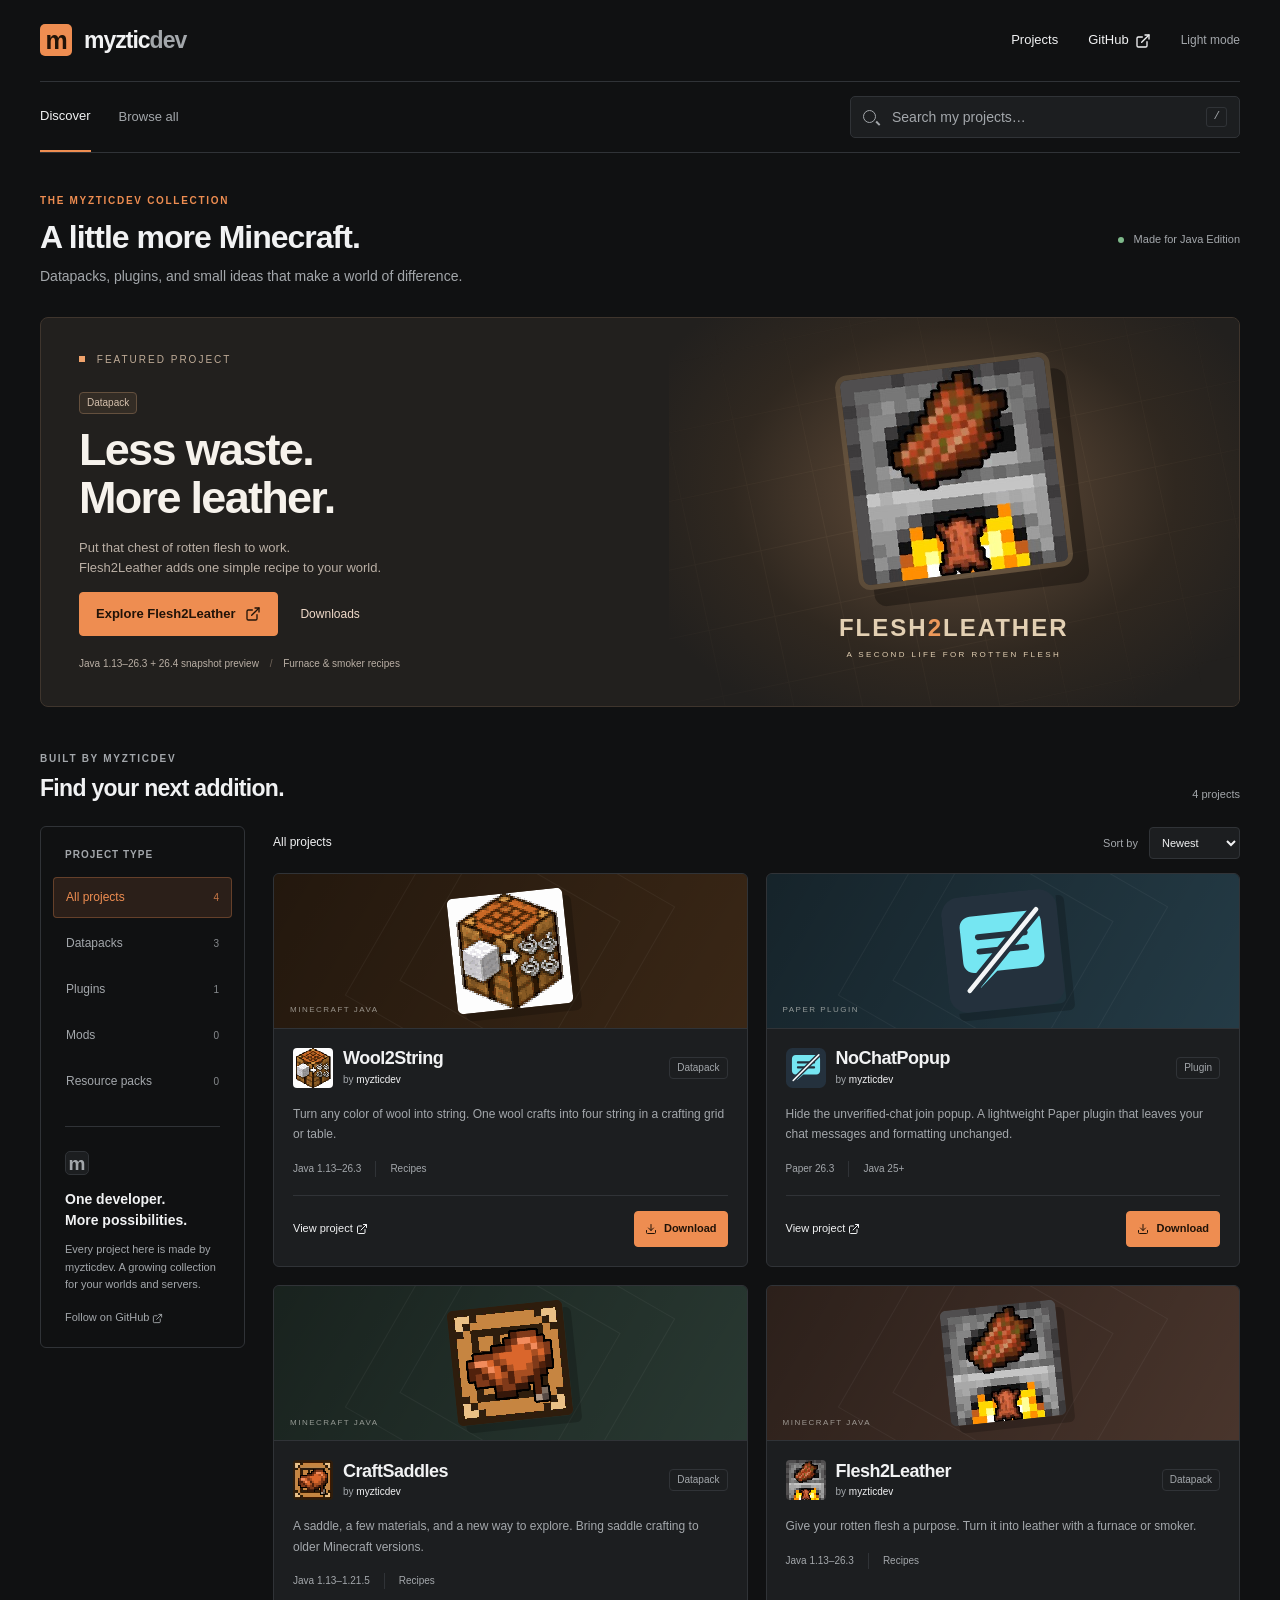
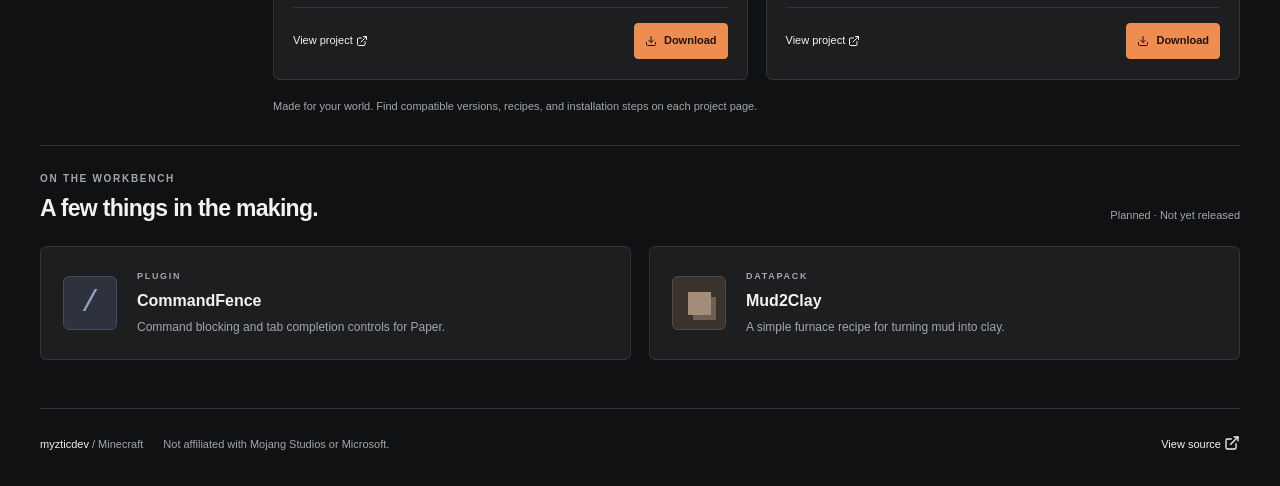
==== commit 271e79e7: "Add Wool2String project page and catalog listing" ====
--- a/index.html
+++ b/index.html
@@ -4,14 +4,14 @@
   <meta charset="utf-8" />
   <meta name="viewport" content="width=device-width, initial-scale=1" />
   <meta name="theme-color" content="#191a19" />
-  <meta name="description" content="Minecraft datapacks and plugins by myzticdev. Download Flesh2Leather, CraftSaddles, and more." />
+  <meta name="description" content="Minecraft datapacks and plugins by myzticdev. Download Flesh2Leather, CraftSaddles, Wool2String, and more." />
   <meta property="og:title" content="myzticdev — Minecraft Projects" />
   <meta property="og:description" content="Minecraft datapacks and plugins by myzticdev." />
   <meta property="og:type" content="website" />
   <meta property="og:url" content="https://mc.myztic.dev/" />
   <title>myzticdev — Minecraft Plugins & Datapacks</title>
   <link rel="icon" href="data:image/svg+xml,%3Csvg%20xmlns%3D%22http%3A//www.w3.org/2000/svg%22%20viewBox%3D%220%200%2064%2064%22%3E%20%20%3Crect%20width%3D%2264%22%20height%3D%2264%22%20rx%3D%2213%22%20fill%3D%22%233e7d4c%22/%3E%20%20%3Crect%20x%3D%2218%22%20y%3D%2217%22%20width%3D%2228%22%20height%3D%2214%22%20fill%3D%22%238fd26c%22/%3E%20%20%3Crect%20x%3D%2218%22%20y%3D%2231%22%20width%3D%2228%22%20height%3D%2216%22%20fill%3D%22%23654c32%22/%3E%20%20%3Cpath%20d%3D%22M18%2031h28%22%20stroke%3D%22%233e7d4c%22%20stroke-width%3D%224%22/%3E%3C/svg%3E" type="image/svg+xml" />
-  <link rel="stylesheet" href="/assets/css/styles.css?v=20260929-2" />
+  <link rel="stylesheet" href="/assets/css/styles.css?v=20261123-1" />
   <script src="/assets/js/app.js?v=20260929-2" defer></script>
 </head>
 <body><a class="skip-link" href="#main">Skip to content</a><div class="site-shell"><header class="topbar">
@@ -21,9 +21,12 @@
 <div class="browsebar"><a class="browse-active" href="/">Discover</a><a href="#projects">Browse all</a><form class="search" role="search" action="/" hidden data-catalog-control><label class="sr-only" for="project-search">Search projects</label><span class="search-symbol" aria-hidden="true"></span><input id="project-search" type="search" name="q" placeholder="Search my projects…" autocomplete="off"><kbd aria-hidden="true">/</kbd></form></div>
 <main id="main"><section class="catalog-intro" aria-labelledby="site-title"><div><p class="eyebrow">THE MYZTICDEV COLLECTION</p><h1 id="site-title">A little more Minecraft.</h1><p>Datapacks, plugins, and small ideas that make a world of difference.</p></div><span class="edition-label"><span></span> Made for Java Edition</span></section>
 <section class="featured" aria-labelledby="featured-title"><div class="featured-copy"><p class="feature-kicker"><span></span> FEATURED PROJECT</p><span class="type-badge">Datapack</span><h2 id="featured-title">Less waste.<br>More leather.</h2><p>Put that chest of rotten flesh to work.<br>Flesh2Leather adds one simple recipe to your world.</p><div class="actions"><a class="button" href="/projects/flesh2leather/">Explore Flesh2Leather <span class="icon icon-external-link" aria-hidden="true"></span></a><a class="text-link" href="/projects/flesh2leather/#downloads">Downloads</a></div><p class="feature-footnote">Java 1.13–26.3 + 26.4 snapshot preview <span> / </span> Furnace &amp; smoker recipes</p></div><a class="featured-art" href="/projects/flesh2leather/" aria-label="View Flesh2Leather"><div class="pixel-grid" aria-hidden="true"></div><img src="/assets/images/flesh2leather.png" alt="Rotten flesh above a furnace producing leather" width="256" height="256"><span class="art-caption">FLESH<span>2</span>LEATHER<small>A SECOND LIFE FOR ROTTEN FLESH</small></span></a></section>
-<section id="projects" class="catalog-section" aria-labelledby="projects-heading"><div class="section-heading"><div><p class="eyebrow">BUILT BY MYZTICDEV</p><h2 id="projects-heading">Find your next addition.</h2></div><p id="result-count" class="muted" role="status" aria-live="polite">3 projects</p></div>
-<div class="catalog-layout"><aside class="catalog-sidebar" aria-label="Project filters" hidden data-catalog-control><p class="filter-label">PROJECT TYPE</p><div class="category-list"><button type="button" data-filter="all" aria-pressed="true"><span>All projects</span><span class="count">3</span></button><button type="button" data-filter="datapacks" aria-pressed="false"><span>Datapacks</span><span class="count">2</span></button><button type="button" data-filter="plugins" aria-pressed="false"><span>Plugins</span><span class="count">1</span></button><button type="button" data-filter="mods" aria-pressed="false"><span>Mods</span><span class="count">0</span></button><button type="button" data-filter="resource-packs" aria-pressed="false"><span>Resource packs</span><span class="count">0</span></button></div><div class="sidebar-note"><span class="mini-mark" aria-hidden="true">m</span><h3>One developer.<br>More possibilities.</h3><p>Every project here is made by myzticdev. A growing collection for your worlds and servers.</p><a href="https://github.com/myzticdev">Follow on GitHub <span class="icon icon-external-link" aria-hidden="true"></span></a></div></aside>
-<div class="catalog-results"><div class="catalog-toolbar"><span id="category-title">All projects</span><label hidden data-catalog-control>Sort by <select id="project-sort"><option value="newest">Newest</option><option value="name">Name A–Z</option></select></label></div><div class="project-grid"><article class="project-entry" data-category="plugins" data-date="2026-09-29" data-name="NoChatPopup">
+<section id="projects" class="catalog-section" aria-labelledby="projects-heading"><div class="section-heading"><div><p class="eyebrow">BUILT BY MYZTICDEV</p><h2 id="projects-heading">Find your next addition.</h2></div><p id="result-count" class="muted" role="status" aria-live="polite">4 projects</p></div>
+<div class="catalog-layout"><aside class="catalog-sidebar" aria-label="Project filters" hidden data-catalog-control><p class="filter-label">PROJECT TYPE</p><div class="category-list"><button type="button" data-filter="all" aria-pressed="true"><span>All projects</span><span class="count">4</span></button><button type="button" data-filter="datapacks" aria-pressed="false"><span>Datapacks</span><span class="count">3</span></button><button type="button" data-filter="plugins" aria-pressed="false"><span>Plugins</span><span class="count">1</span></button><button type="button" data-filter="mods" aria-pressed="false"><span>Mods</span><span class="count">0</span></button><button type="button" data-filter="resource-packs" aria-pressed="false"><span>Resource packs</span><span class="count">0</span></button></div><div class="sidebar-note"><span class="mini-mark" aria-hidden="true">m</span><h3>One developer.<br>More possibilities.</h3><p>Every project here is made by myzticdev. A growing collection for your worlds and servers.</p><a href="https://github.com/myzticdev">Follow on GitHub <span class="icon icon-external-link" aria-hidden="true"></span></a></div></aside>
+<div class="catalog-results"><div class="catalog-toolbar"><span id="category-title">All projects</span><label hidden data-catalog-control>Sort by <select id="project-sort"><option value="newest">Newest</option><option value="name">Name A–Z</option></select></label></div><div class="project-grid"><article class="project-entry" data-category="datapacks" data-date="2026-11-23" data-name="Wool2String">
+<a class="card-art wool2string" href="/projects/wool2string/" tabindex="-1" aria-hidden="true"><img src="/assets/images/wool2string.png" alt="" width="256" height="256" loading="lazy"><span class="art-label">MINECRAFT JAVA</span></a>
+<div class="card-body"><div class="card-title"><img class="pack-icon" src="/assets/images/wool2string.png" alt="" width="44" height="44"><div><h3><a href="/projects/wool2string/">Wool2String</a></h3><p class="byline">by <span>myzticdev</span></p></div><span class="type-badge">Datapack</span></div>
+<p class="project-description">Turn any color of wool into string. One wool crafts into four string in a crafting grid or table.</p><div class="card-meta"><span>Java 1.13–26.3</span><span>Recipes</span></div><div class="actions"><a class="text-link" href="/projects/wool2string/">View project <span class="icon icon-external-link" aria-hidden="true"></span></a><a class="button button-small" href="/projects/wool2string/#downloads"><span class="icon icon-download" aria-hidden="true"></span> Download</a></div></div></article><article class="project-entry" data-category="plugins" data-date="2026-09-29" data-name="NoChatPopup">
 <a class="card-art nochatpopup" href="/projects/nochatpopup/" tabindex="-1" aria-hidden="true"><img src="/assets/images/nochatpopup.svg" alt="" width="256" height="256" loading="lazy"><span class="art-label">PAPER PLUGIN</span></a>
 <div class="card-body"><div class="card-title"><img class="pack-icon" src="/assets/images/nochatpopup.svg" alt="" width="44" height="44"><div><h3><a href="/projects/nochatpopup/">NoChatPopup</a></h3><p class="byline">by <span>myzticdev</span></p></div><span class="type-badge">Plugin</span></div>
 <p class="project-description">Hide the unverified-chat join popup. A lightweight Paper plugin that leaves your chat messages and formatting unchanged.</p><div class="card-meta"><span>Paper 26.3</span><span>Java 25+</span></div><div class="actions"><a class="text-link" href="/projects/nochatpopup/">View project <span class="icon icon-external-link" aria-hidden="true"></span></a><a class="button button-small" href="/projects/nochatpopup/#downloads"><span class="icon icon-download" aria-hidden="true"></span> Download</a></div></div></article><article class="project-entry" data-category="datapacks" data-date="2026-09-24" data-name="CraftSaddles">
--- a/assets/css/styles.css
+++ b/assets/css/styles.css
@@ -347,3 +347,4 @@
 @media (prefers-reduced-motion:reduce) { * { transition:none !important; } }
 
 .card-art.nochatpopup { background-color:#243b46; }
+.card-art.wool2string { background-color:#3a2716; }
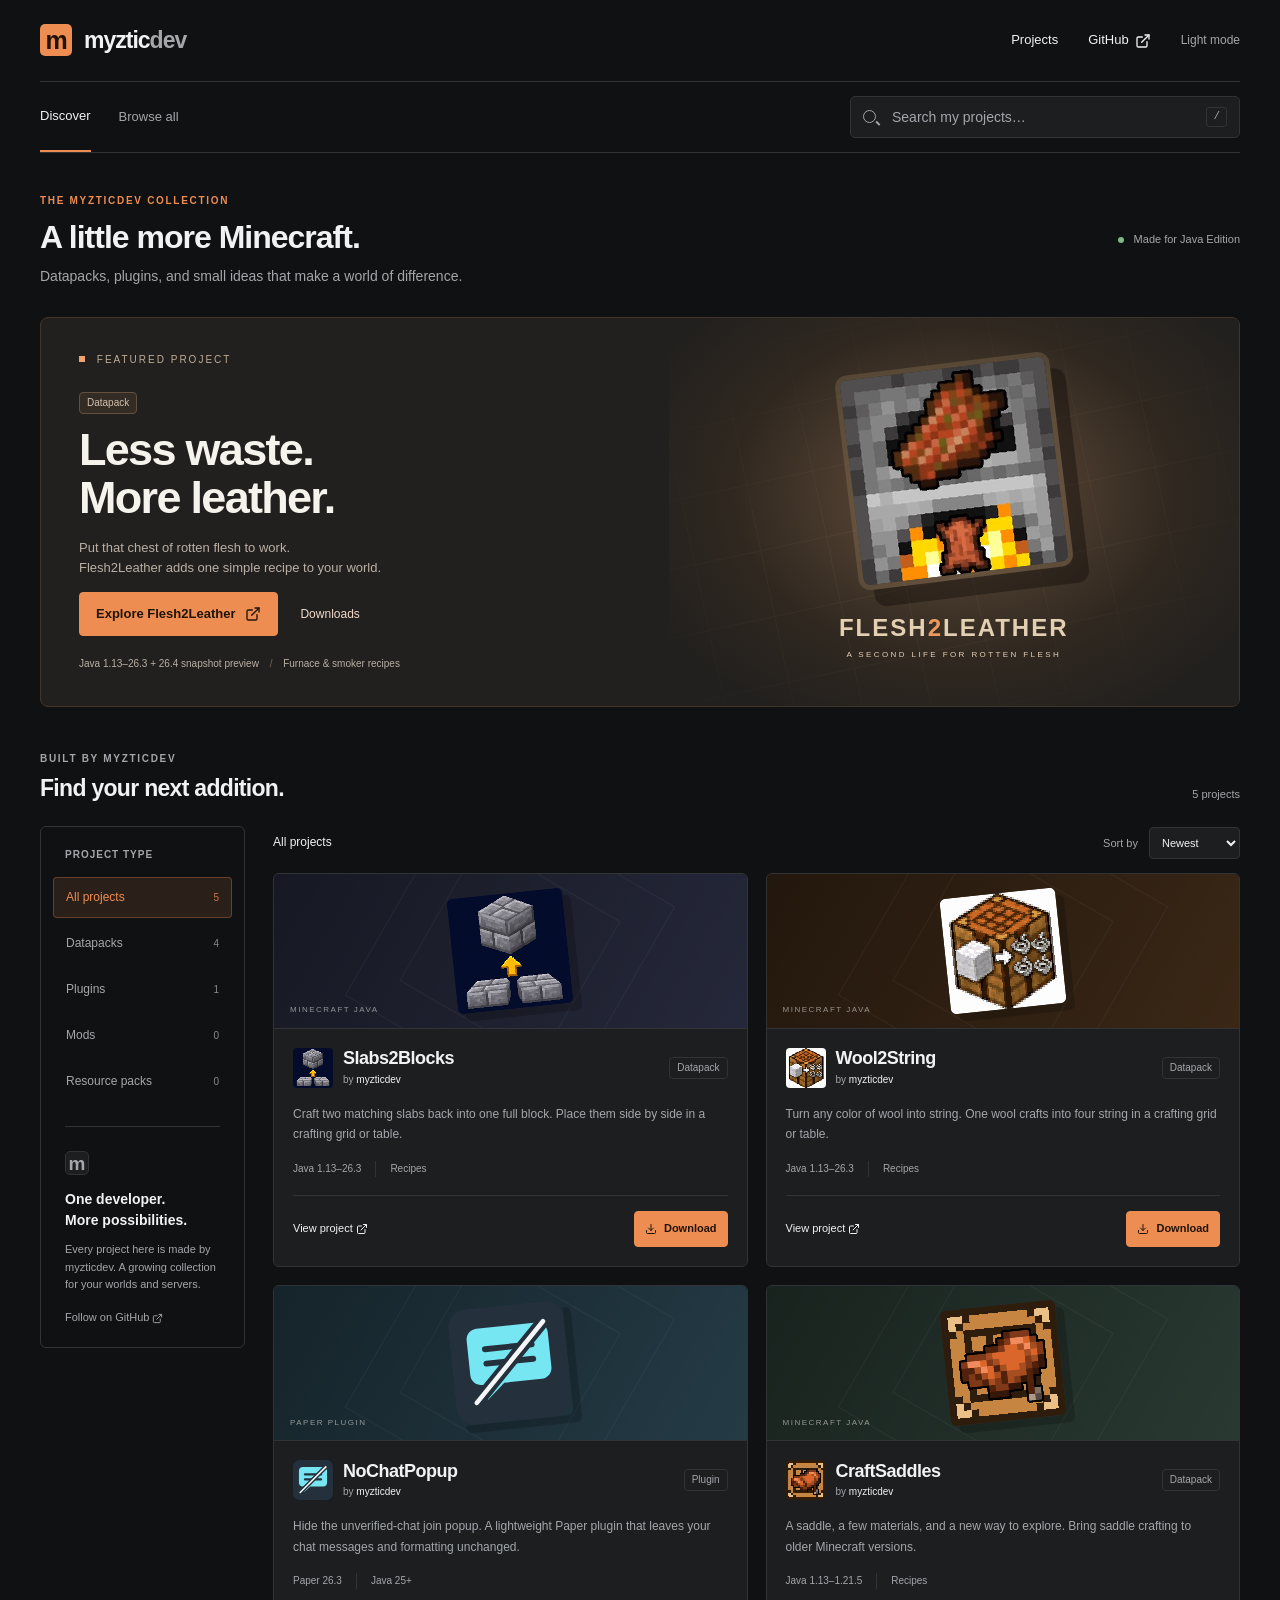
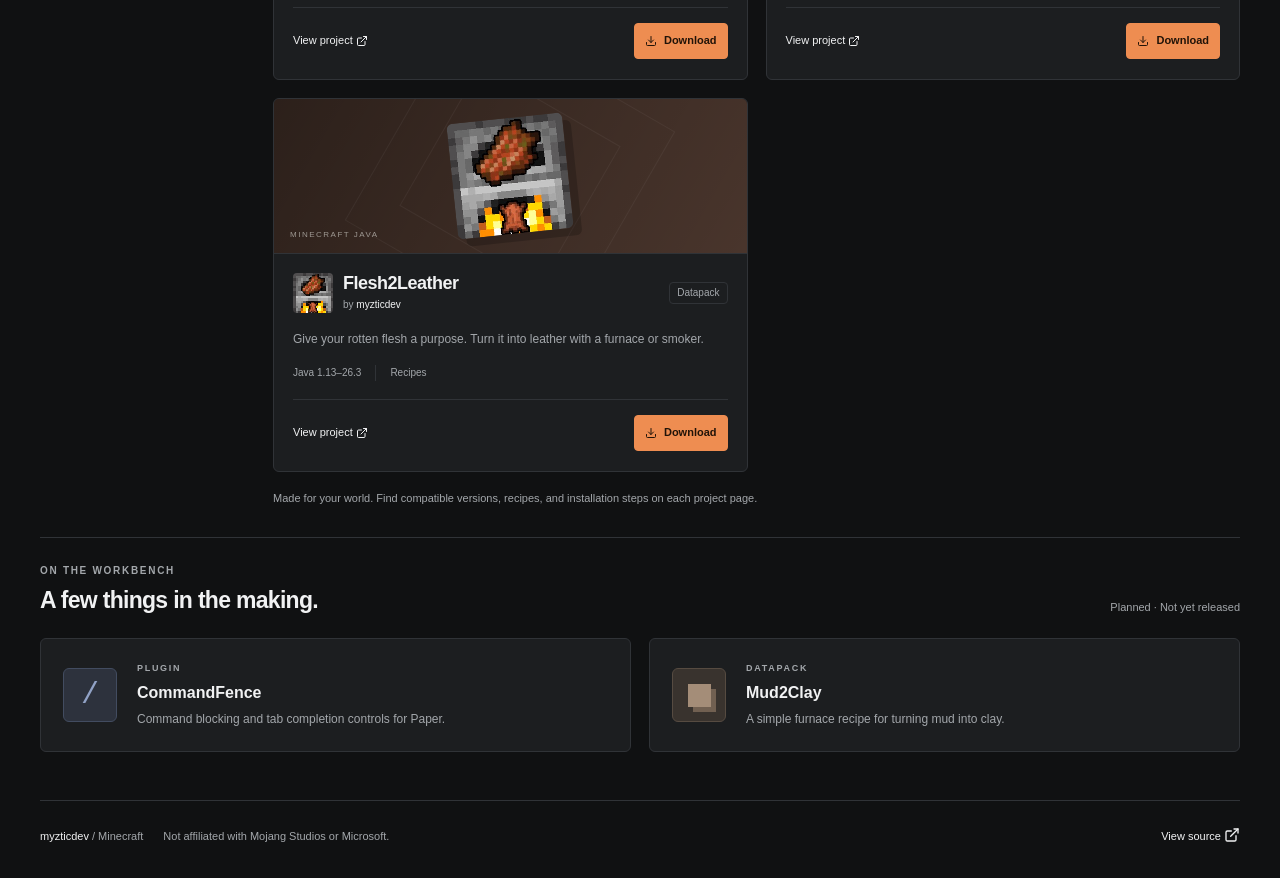
==== commit 5f10ec87: "Add Slabs2Blocks project page and catalog listing" ====
--- a/index.html
+++ b/index.html
@@ -4,14 +4,14 @@
   <meta charset="utf-8" />
   <meta name="viewport" content="width=device-width, initial-scale=1" />
   <meta name="theme-color" content="#191a19" />
-  <meta name="description" content="Minecraft datapacks and plugins by myzticdev. Download Flesh2Leather, CraftSaddles, Wool2String, and more." />
+  <meta name="description" content="Minecraft datapacks and plugins by myzticdev. Download Flesh2Leather, CraftSaddles, Wool2String, Slabs2Blocks, and more." />
   <meta property="og:title" content="myzticdev — Minecraft Projects" />
   <meta property="og:description" content="Minecraft datapacks and plugins by myzticdev." />
   <meta property="og:type" content="website" />
   <meta property="og:url" content="https://mc.myztic.dev/" />
   <title>myzticdev — Minecraft Plugins & Datapacks</title>
   <link rel="icon" href="data:image/svg+xml,%3Csvg%20xmlns%3D%22http%3A//www.w3.org/2000/svg%22%20viewBox%3D%220%200%2064%2064%22%3E%20%20%3Crect%20width%3D%2264%22%20height%3D%2264%22%20rx%3D%2213%22%20fill%3D%22%233e7d4c%22/%3E%20%20%3Crect%20x%3D%2218%22%20y%3D%2217%22%20width%3D%2228%22%20height%3D%2214%22%20fill%3D%22%238fd26c%22/%3E%20%20%3Crect%20x%3D%2218%22%20y%3D%2231%22%20width%3D%2228%22%20height%3D%2216%22%20fill%3D%22%23654c32%22/%3E%20%20%3Cpath%20d%3D%22M18%2031h28%22%20stroke%3D%22%233e7d4c%22%20stroke-width%3D%224%22/%3E%3C/svg%3E" type="image/svg+xml" />
-  <link rel="stylesheet" href="/assets/css/styles.css?v=20261123-1" />
+  <link rel="stylesheet" href="/assets/css/styles.css?v=20261126-1" />
   <script src="/assets/js/app.js?v=20260929-2" defer></script>
 </head>
 <body><a class="skip-link" href="#main">Skip to content</a><div class="site-shell"><header class="topbar">
@@ -22,8 +22,11 @@
 <main id="main"><section class="catalog-intro" aria-labelledby="site-title"><div><p class="eyebrow">THE MYZTICDEV COLLECTION</p><h1 id="site-title">A little more Minecraft.</h1><p>Datapacks, plugins, and small ideas that make a world of difference.</p></div><span class="edition-label"><span></span> Made for Java Edition</span></section>
 <section class="featured" aria-labelledby="featured-title"><div class="featured-copy"><p class="feature-kicker"><span></span> FEATURED PROJECT</p><span class="type-badge">Datapack</span><h2 id="featured-title">Less waste.<br>More leather.</h2><p>Put that chest of rotten flesh to work.<br>Flesh2Leather adds one simple recipe to your world.</p><div class="actions"><a class="button" href="/projects/flesh2leather/">Explore Flesh2Leather <span class="icon icon-external-link" aria-hidden="true"></span></a><a class="text-link" href="/projects/flesh2leather/#downloads">Downloads</a></div><p class="feature-footnote">Java 1.13–26.3 + 26.4 snapshot preview <span> / </span> Furnace &amp; smoker recipes</p></div><a class="featured-art" href="/projects/flesh2leather/" aria-label="View Flesh2Leather"><div class="pixel-grid" aria-hidden="true"></div><img src="/assets/images/flesh2leather.png" alt="Rotten flesh above a furnace producing leather" width="256" height="256"><span class="art-caption">FLESH<span>2</span>LEATHER<small>A SECOND LIFE FOR ROTTEN FLESH</small></span></a></section>
 <section id="projects" class="catalog-section" aria-labelledby="projects-heading"><div class="section-heading"><div><p class="eyebrow">BUILT BY MYZTICDEV</p><h2 id="projects-heading">Find your next addition.</h2></div><p id="result-count" class="muted" role="status" aria-live="polite">4 projects</p></div>
-<div class="catalog-layout"><aside class="catalog-sidebar" aria-label="Project filters" hidden data-catalog-control><p class="filter-label">PROJECT TYPE</p><div class="category-list"><button type="button" data-filter="all" aria-pressed="true"><span>All projects</span><span class="count">4</span></button><button type="button" data-filter="datapacks" aria-pressed="false"><span>Datapacks</span><span class="count">3</span></button><button type="button" data-filter="plugins" aria-pressed="false"><span>Plugins</span><span class="count">1</span></button><button type="button" data-filter="mods" aria-pressed="false"><span>Mods</span><span class="count">0</span></button><button type="button" data-filter="resource-packs" aria-pressed="false"><span>Resource packs</span><span class="count">0</span></button></div><div class="sidebar-note"><span class="mini-mark" aria-hidden="true">m</span><h3>One developer.<br>More possibilities.</h3><p>Every project here is made by myzticdev. A growing collection for your worlds and servers.</p><a href="https://github.com/myzticdev">Follow on GitHub <span class="icon icon-external-link" aria-hidden="true"></span></a></div></aside>
-<div class="catalog-results"><div class="catalog-toolbar"><span id="category-title">All projects</span><label hidden data-catalog-control>Sort by <select id="project-sort"><option value="newest">Newest</option><option value="name">Name A–Z</option></select></label></div><div class="project-grid"><article class="project-entry" data-category="datapacks" data-date="2026-11-23" data-name="Wool2String">
+<div class="catalog-layout"><aside class="catalog-sidebar" aria-label="Project filters" hidden data-catalog-control><p class="filter-label">PROJECT TYPE</p><div class="category-list"><button type="button" data-filter="all" aria-pressed="true"><span>All projects</span><span class="count">5</span></button><button type="button" data-filter="datapacks" aria-pressed="false"><span>Datapacks</span><span class="count">4</span></button><button type="button" data-filter="plugins" aria-pressed="false"><span>Plugins</span><span class="count">1</span></button><button type="button" data-filter="mods" aria-pressed="false"><span>Mods</span><span class="count">0</span></button><button type="button" data-filter="resource-packs" aria-pressed="false"><span>Resource packs</span><span class="count">0</span></button></div><div class="sidebar-note"><span class="mini-mark" aria-hidden="true">m</span><h3>One developer.<br>More possibilities.</h3><p>Every project here is made by myzticdev. A growing collection for your worlds and servers.</p><a href="https://github.com/myzticdev">Follow on GitHub <span class="icon icon-external-link" aria-hidden="true"></span></a></div></aside>
+<div class="catalog-results"><div class="catalog-toolbar"><span id="category-title">All projects</span><label hidden data-catalog-control>Sort by <select id="project-sort"><option value="newest">Newest</option><option value="name">Name A–Z</option></select></label></div><div class="project-grid"><article class="project-entry" data-category="datapacks" data-date="2026-11-25" data-name="Slabs2Blocks">
+<a class="card-art slabs2blocks" href="/projects/slabs2blocks/" tabindex="-1" aria-hidden="true"><img src="/assets/images/slabs2blocks.png" alt="" width="256" height="256" loading="lazy"><span class="art-label">MINECRAFT JAVA</span></a>
+<div class="card-body"><div class="card-title"><img class="pack-icon" src="/assets/images/slabs2blocks.png" alt="" width="44" height="44"><div><h3><a href="/projects/slabs2blocks/">Slabs2Blocks</a></h3><p class="byline">by <span>myzticdev</span></p></div><span class="type-badge">Datapack</span></div>
+<p class="project-description">Craft two matching slabs back into one full block. Place them side by side in a crafting grid or table.</p><div class="card-meta"><span>Java 1.13–26.3</span><span>Recipes</span></div><div class="actions"><a class="text-link" href="/projects/slabs2blocks/">View project <span class="icon icon-external-link" aria-hidden="true"></span></a><a class="button button-small" href="/projects/slabs2blocks/#downloads"><span class="icon icon-download" aria-hidden="true"></span> Download</a></div></div></article><article class="project-entry" data-category="datapacks" data-date="2026-11-23" data-name="Wool2String">
 <a class="card-art wool2string" href="/projects/wool2string/" tabindex="-1" aria-hidden="true"><img src="/assets/images/wool2string.png" alt="" width="256" height="256" loading="lazy"><span class="art-label">MINECRAFT JAVA</span></a>
 <div class="card-body"><div class="card-title"><img class="pack-icon" src="/assets/images/wool2string.png" alt="" width="44" height="44"><div><h3><a href="/projects/wool2string/">Wool2String</a></h3><p class="byline">by <span>myzticdev</span></p></div><span class="type-badge">Datapack</span></div>
 <p class="project-description">Turn any color of wool into string. One wool crafts into four string in a crafting grid or table.</p><div class="card-meta"><span>Java 1.13–26.3</span><span>Recipes</span></div><div class="actions"><a class="text-link" href="/projects/wool2string/">View project <span class="icon icon-external-link" aria-hidden="true"></span></a><a class="button button-small" href="/projects/wool2string/#downloads"><span class="icon icon-download" aria-hidden="true"></span> Download</a></div></div></article><article class="project-entry" data-category="plugins" data-date="2026-09-29" data-name="NoChatPopup">
--- a/assets/css/styles.css
+++ b/assets/css/styles.css
@@ -348,3 +348,4 @@
 
 .card-art.nochatpopup { background-color:#243b46; }
 .card-art.wool2string { background-color:#3a2716; }
+.card-art.slabs2blocks { background-color:#25283a; }
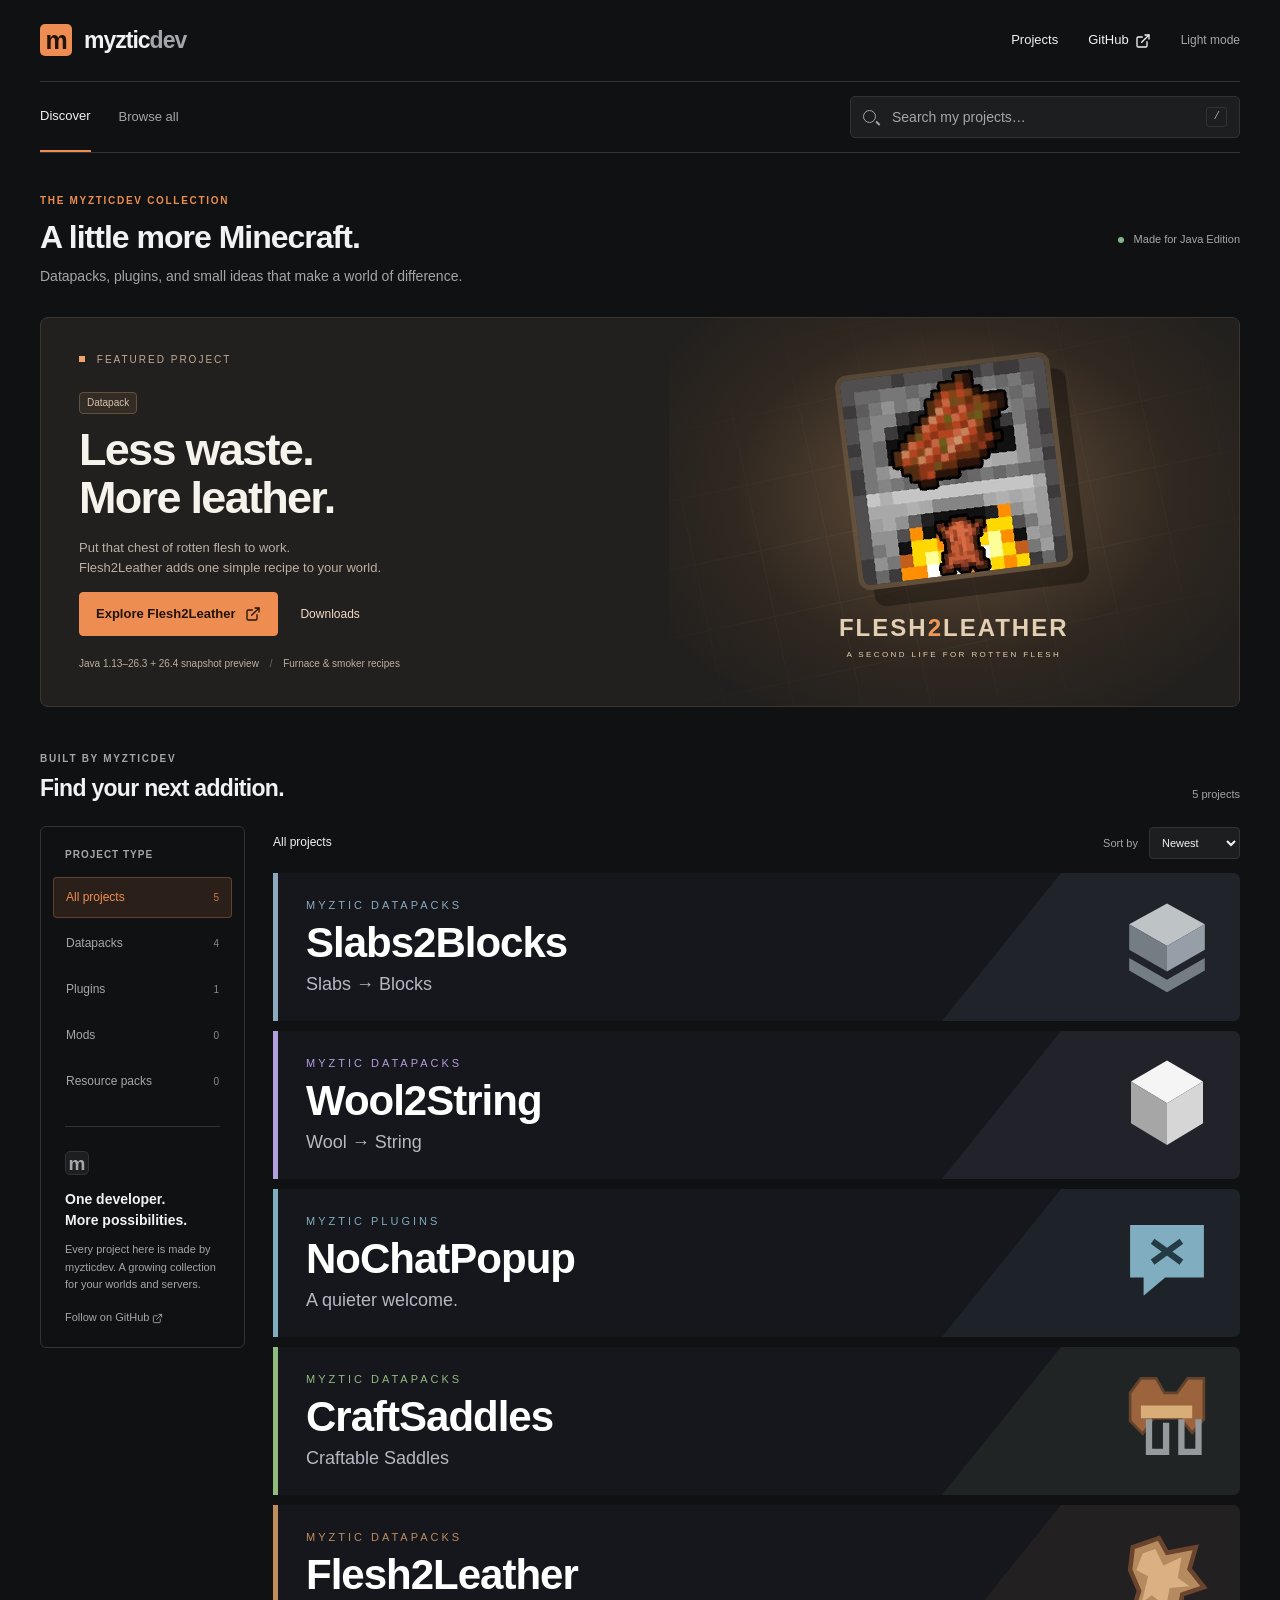
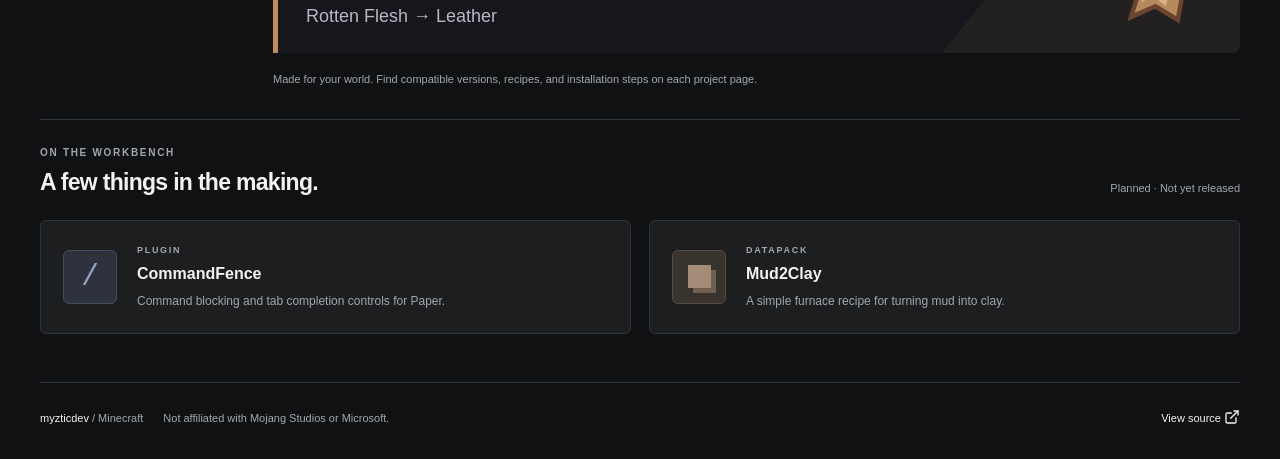
==== commit 90ffb7d2: "Replace homepage catalog cards with compact branded banners" ====
--- a/index.html
+++ b/index.html
@@ -12,6 +12,7 @@
   <title>myzticdev — Minecraft Plugins & Datapacks</title>
   <link rel="icon" href="data:image/svg+xml,%3Csvg%20xmlns%3D%22http%3A//www.w3.org/2000/svg%22%20viewBox%3D%220%200%2064%2064%22%3E%20%20%3Crect%20width%3D%2264%22%20height%3D%2264%22%20rx%3D%2213%22%20fill%3D%22%233e7d4c%22/%3E%20%20%3Crect%20x%3D%2218%22%20y%3D%2217%22%20width%3D%2228%22%20height%3D%2214%22%20fill%3D%22%238fd26c%22/%3E%20%20%3Crect%20x%3D%2218%22%20y%3D%2231%22%20width%3D%2228%22%20height%3D%2216%22%20fill%3D%22%23654c32%22/%3E%20%20%3Cpath%20d%3D%22M18%2031h28%22%20stroke%3D%22%233e7d4c%22%20stroke-width%3D%224%22/%3E%3C/svg%3E" type="image/svg+xml" />
   <link rel="stylesheet" href="/assets/css/styles.css?v=20261126-1" />
+  <link rel="stylesheet" href="/assets/css/catalog-banners.css?v=20261126-1" />
   <script src="/assets/js/app.js?v=20260929-2" defer></script>
 </head>
 <body><a class="skip-link" href="#main">Skip to content</a><div class="site-shell"><header class="topbar">
@@ -21,23 +22,28 @@
 <div class="browsebar"><a class="browse-active" href="/">Discover</a><a href="#projects">Browse all</a><form class="search" role="search" action="/" hidden data-catalog-control><label class="sr-only" for="project-search">Search projects</label><span class="search-symbol" aria-hidden="true"></span><input id="project-search" type="search" name="q" placeholder="Search my projects…" autocomplete="off"><kbd aria-hidden="true">/</kbd></form></div>
 <main id="main"><section class="catalog-intro" aria-labelledby="site-title"><div><p class="eyebrow">THE MYZTICDEV COLLECTION</p><h1 id="site-title">A little more Minecraft.</h1><p>Datapacks, plugins, and small ideas that make a world of difference.</p></div><span class="edition-label"><span></span> Made for Java Edition</span></section>
 <section class="featured" aria-labelledby="featured-title"><div class="featured-copy"><p class="feature-kicker"><span></span> FEATURED PROJECT</p><span class="type-badge">Datapack</span><h2 id="featured-title">Less waste.<br>More leather.</h2><p>Put that chest of rotten flesh to work.<br>Flesh2Leather adds one simple recipe to your world.</p><div class="actions"><a class="button" href="/projects/flesh2leather/">Explore Flesh2Leather <span class="icon icon-external-link" aria-hidden="true"></span></a><a class="text-link" href="/projects/flesh2leather/#downloads">Downloads</a></div><p class="feature-footnote">Java 1.13–26.3 + 26.4 snapshot preview <span> / </span> Furnace &amp; smoker recipes</p></div><a class="featured-art" href="/projects/flesh2leather/" aria-label="View Flesh2Leather"><div class="pixel-grid" aria-hidden="true"></div><img src="/assets/images/flesh2leather.png" alt="Rotten flesh above a furnace producing leather" width="256" height="256"><span class="art-caption">FLESH<span>2</span>LEATHER<small>A SECOND LIFE FOR ROTTEN FLESH</small></span></a></section>
-<section id="projects" class="catalog-section" aria-labelledby="projects-heading"><div class="section-heading"><div><p class="eyebrow">BUILT BY MYZTICDEV</p><h2 id="projects-heading">Find your next addition.</h2></div><p id="result-count" class="muted" role="status" aria-live="polite">4 projects</p></div>
+<section id="projects" class="catalog-section" aria-labelledby="projects-heading"><div class="section-heading"><div><p class="eyebrow">BUILT BY MYZTICDEV</p><h2 id="projects-heading">Find your next addition.</h2></div><p id="result-count" class="muted" role="status" aria-live="polite">5 projects</p></div>
 <div class="catalog-layout"><aside class="catalog-sidebar" aria-label="Project filters" hidden data-catalog-control><p class="filter-label">PROJECT TYPE</p><div class="category-list"><button type="button" data-filter="all" aria-pressed="true"><span>All projects</span><span class="count">5</span></button><button type="button" data-filter="datapacks" aria-pressed="false"><span>Datapacks</span><span class="count">4</span></button><button type="button" data-filter="plugins" aria-pressed="false"><span>Plugins</span><span class="count">1</span></button><button type="button" data-filter="mods" aria-pressed="false"><span>Mods</span><span class="count">0</span></button><button type="button" data-filter="resource-packs" aria-pressed="false"><span>Resource packs</span><span class="count">0</span></button></div><div class="sidebar-note"><span class="mini-mark" aria-hidden="true">m</span><h3>One developer.<br>More possibilities.</h3><p>Every project here is made by myzticdev. A growing collection for your worlds and servers.</p><a href="https://github.com/myzticdev">Follow on GitHub <span class="icon icon-external-link" aria-hidden="true"></span></a></div></aside>
-<div class="catalog-results"><div class="catalog-toolbar"><span id="category-title">All projects</span><label hidden data-catalog-control>Sort by <select id="project-sort"><option value="newest">Newest</option><option value="name">Name A–Z</option></select></label></div><div class="project-grid"><article class="project-entry" data-category="datapacks" data-date="2026-11-25" data-name="Slabs2Blocks">
-<a class="card-art slabs2blocks" href="/projects/slabs2blocks/" tabindex="-1" aria-hidden="true"><img src="/assets/images/slabs2blocks.png" alt="" width="256" height="256" loading="lazy"><span class="art-label">MINECRAFT JAVA</span></a>
-<div class="card-body"><div class="card-title"><img class="pack-icon" src="/assets/images/slabs2blocks.png" alt="" width="44" height="44"><div><h3><a href="/projects/slabs2blocks/">Slabs2Blocks</a></h3><p class="byline">by <span>myzticdev</span></p></div><span class="type-badge">Datapack</span></div>
-<p class="project-description">Craft two matching slabs back into one full block. Place them side by side in a crafting grid or table.</p><div class="card-meta"><span>Java 1.13–26.3</span><span>Recipes</span></div><div class="actions"><a class="text-link" href="/projects/slabs2blocks/">View project <span class="icon icon-external-link" aria-hidden="true"></span></a><a class="button button-small" href="/projects/slabs2blocks/#downloads"><span class="icon icon-download" aria-hidden="true"></span> Download</a></div></div></article><article class="project-entry" data-category="datapacks" data-date="2026-11-23" data-name="Wool2String">
-<a class="card-art wool2string" href="/projects/wool2string/" tabindex="-1" aria-hidden="true"><img src="/assets/images/wool2string.png" alt="" width="256" height="256" loading="lazy"><span class="art-label">MINECRAFT JAVA</span></a>
-<div class="card-body"><div class="card-title"><img class="pack-icon" src="/assets/images/wool2string.png" alt="" width="44" height="44"><div><h3><a href="/projects/wool2string/">Wool2String</a></h3><p class="byline">by <span>myzticdev</span></p></div><span class="type-badge">Datapack</span></div>
-<p class="project-description">Turn any color of wool into string. One wool crafts into four string in a crafting grid or table.</p><div class="card-meta"><span>Java 1.13–26.3</span><span>Recipes</span></div><div class="actions"><a class="text-link" href="/projects/wool2string/">View project <span class="icon icon-external-link" aria-hidden="true"></span></a><a class="button button-small" href="/projects/wool2string/#downloads"><span class="icon icon-download" aria-hidden="true"></span> Download</a></div></div></article><article class="project-entry" data-category="plugins" data-date="2026-09-29" data-name="NoChatPopup">
-<a class="card-art nochatpopup" href="/projects/nochatpopup/" tabindex="-1" aria-hidden="true"><img src="/assets/images/nochatpopup.svg" alt="" width="256" height="256" loading="lazy"><span class="art-label">PAPER PLUGIN</span></a>
-<div class="card-body"><div class="card-title"><img class="pack-icon" src="/assets/images/nochatpopup.svg" alt="" width="44" height="44"><div><h3><a href="/projects/nochatpopup/">NoChatPopup</a></h3><p class="byline">by <span>myzticdev</span></p></div><span class="type-badge">Plugin</span></div>
-<p class="project-description">Hide the unverified-chat join popup. A lightweight Paper plugin that leaves your chat messages and formatting unchanged.</p><div class="card-meta"><span>Paper 26.3</span><span>Java 25+</span></div><div class="actions"><a class="text-link" href="/projects/nochatpopup/">View project <span class="icon icon-external-link" aria-hidden="true"></span></a><a class="button button-small" href="/projects/nochatpopup/#downloads"><span class="icon icon-download" aria-hidden="true"></span> Download</a></div></div></article><article class="project-entry" data-category="datapacks" data-date="2026-09-24" data-name="CraftSaddles">
-<a class="card-art craftsaddles" href="/projects/craftsaddles/" tabindex="-1" aria-hidden="true"><img src="/assets/images/craftsaddles.png" alt="" width="256" height="256" loading="lazy"><span class="art-label">MINECRAFT JAVA</span></a>
-<div class="card-body"><div class="card-title"><img class="pack-icon" src="/assets/images/craftsaddles.png" alt="" width="44" height="44"><div><h3><a href="/projects/craftsaddles/">CraftSaddles</a></h3><p class="byline">by <span>myzticdev</span></p></div><span class="type-badge">Datapack</span></div>
-<p class="project-description">A saddle, a few materials, and a new way to explore. Bring saddle crafting to older Minecraft versions.</p><div class="card-meta"><span>Java 1.13–1.21.5</span><span>Recipes</span></div><div class="actions"><a class="text-link" href="/projects/craftsaddles/">View project <span class="icon icon-external-link" aria-hidden="true"></span></a><a class="button button-small" href="/projects/craftsaddles/#downloads"><span class="icon icon-download" aria-hidden="true"></span> Download</a></div></div></article><article class="project-entry" data-category="datapacks" data-date="2026-09-22" data-name="Flesh2Leather">
-<a class="card-art flesh2leather" href="/projects/flesh2leather/" tabindex="-1" aria-hidden="true"><img src="/assets/images/flesh2leather.png" alt="" width="256" height="256" loading="lazy"><span class="art-label">MINECRAFT JAVA</span></a>
-<div class="card-body"><div class="card-title"><img class="pack-icon" src="/assets/images/flesh2leather.png" alt="" width="44" height="44"><div><h3><a href="/projects/flesh2leather/">Flesh2Leather</a></h3><p class="byline">by <span>myzticdev</span></p></div><span class="type-badge">Datapack</span></div>
-<p class="project-description">Give your rotten flesh a purpose. Turn it into leather with a furnace or smoker.</p><div class="card-meta"><span>Java 1.13–26.3</span><span>Recipes</span></div><div class="actions"><a class="text-link" href="/projects/flesh2leather/">View project <span class="icon icon-external-link" aria-hidden="true"></span></a><a class="button button-small" href="/projects/flesh2leather/#downloads"><span class="icon icon-download" aria-hidden="true"></span> Download</a></div></div></article></div><div id="empty-state" class="empty-state" hidden><h3>No projects found.</h3><p id="empty-message">Try another search or project type.</p><button class="button button-outline" type="button" id="reset-filters">Show all projects</button></div><p class="project-help">Made for your world. Find compatible versions, recipes, and installation steps on each project page.</p></div></div></section>
+<div class="catalog-results"><div class="catalog-toolbar"><span id="category-title">All projects</span><label hidden data-catalog-control>Sort by <select id="project-sort"><option value="newest">Newest</option><option value="name">Name A–Z</option></select></label></div><div class="project-grid"><article class="project-entry pack-banner slabs2blocks" data-category="datapacks" data-date="2026-11-25" data-name="Slabs2Blocks">
+<a class="pack-banner-link" href="/projects/slabs2blocks/" aria-labelledby="slabs2blocks-title" aria-describedby="slabs2blocks-summary">
+<div class="pack-banner-copy"><p class="pack-banner-brand">MYZTIC DATAPACKS</p><h3 id="slabs2blocks-title">Slabs2Blocks</h3><p class="pack-banner-subtitle" id="slabs2blocks-summary">Slabs → Blocks</p><p class="sr-only">Craft two matching slabs back into one full block. Place them side by side in a crafting grid or table.</p></div>
+<img class="pack-banner-icon" src="/assets/images/banner-slabs2blocks.svg" alt="" width="100" height="100" loading="lazy">
+</a></article><article class="project-entry pack-banner wool2string" data-category="datapacks" data-date="2026-11-23" data-name="Wool2String">
+<a class="pack-banner-link" href="/projects/wool2string/" aria-labelledby="wool2string-title" aria-describedby="wool2string-summary">
+<div class="pack-banner-copy"><p class="pack-banner-brand">MYZTIC DATAPACKS</p><h3 id="wool2string-title">Wool2String</h3><p class="pack-banner-subtitle" id="wool2string-summary">Wool → String</p><p class="sr-only">Turn any color of wool into string. One wool crafts into four string in a crafting grid or table.</p></div>
+<img class="pack-banner-icon" src="/assets/images/banner-wool2string.svg" alt="" width="100" height="100" loading="lazy">
+</a></article><article class="project-entry pack-banner nochatpopup" data-category="plugins" data-date="2026-09-29" data-name="NoChatPopup">
+<a class="pack-banner-link" href="/projects/nochatpopup/" aria-labelledby="nochatpopup-title" aria-describedby="nochatpopup-summary">
+<div class="pack-banner-copy"><p class="pack-banner-brand">MYZTIC PLUGINS</p><h3 id="nochatpopup-title">NoChatPopup</h3><p class="pack-banner-subtitle" id="nochatpopup-summary">A quieter welcome.</p><p class="sr-only">Hide the unverified-chat join popup. A lightweight Paper plugin that leaves your chat messages and formatting unchanged.</p></div>
+<img class="pack-banner-icon" src="/assets/images/banner-nochatpopup.svg" alt="" width="100" height="100" loading="lazy">
+</a></article><article class="project-entry pack-banner craftsaddles" data-category="datapacks" data-date="2026-09-24" data-name="CraftSaddles">
+<a class="pack-banner-link" href="/projects/craftsaddles/" aria-labelledby="craftsaddles-title" aria-describedby="craftsaddles-summary">
+<div class="pack-banner-copy"><p class="pack-banner-brand">MYZTIC DATAPACKS</p><h3 id="craftsaddles-title">CraftSaddles</h3><p class="pack-banner-subtitle" id="craftsaddles-summary">Craftable Saddles</p><p class="sr-only">A saddle, a few materials, and a new way to explore. Bring saddle crafting to older Minecraft versions.</p></div>
+<img class="pack-banner-icon" src="/assets/images/banner-craftsaddles.svg" alt="" width="100" height="100" loading="lazy">
+</a></article><article class="project-entry pack-banner flesh2leather" data-category="datapacks" data-date="2026-09-22" data-name="Flesh2Leather">
+<a class="pack-banner-link" href="/projects/flesh2leather/" aria-labelledby="flesh2leather-title" aria-describedby="flesh2leather-summary">
+<div class="pack-banner-copy"><p class="pack-banner-brand">MYZTIC DATAPACKS</p><h3 id="flesh2leather-title">Flesh2Leather</h3><p class="pack-banner-subtitle" id="flesh2leather-summary">Rotten Flesh → Leather</p><p class="sr-only">Give your rotten flesh a purpose. Turn it into leather with a furnace or smoker.</p></div>
+<img class="pack-banner-icon" src="/assets/images/banner-flesh2leather.svg" alt="" width="100" height="100" loading="lazy">
+</a></article></div><div id="empty-state" class="empty-state" hidden><h3>No projects found.</h3><p id="empty-message">Try another search or project type.</p><button class="button button-outline" type="button" id="reset-filters">Show all projects</button></div><p class="project-help">Made for your world. Find compatible versions, recipes, and installation steps on each project page.</p></div></div></section>
 <section class="workbench" aria-labelledby="workbench-title"><div class="section-heading"><div><p class="eyebrow">ON THE WORKBENCH</p><h2 id="workbench-title">A few things in the making.</h2></div><span class="muted">Planned · Not yet released</span></div><div class="planned-grid"><article><span class="planned-symbol" aria-hidden="true">/</span><div><p class="eyebrow">PLUGIN</p><h3>CommandFence</h3><p>Command blocking and tab completion controls for Paper.</p></div></article><article><span class="planned-symbol clay" aria-hidden="true"><span></span></span><div><p class="eyebrow">DATAPACK</p><h3>Mud2Clay</h3><p>A simple furnace recipe for turning mud into clay.</p></div></article></div></section>
 </main><footer class="footer"><a href="/">myzticdev <span class="muted">/ Minecraft</span></a><small>Not affiliated with Mojang Studios or Microsoft.</small><a href="https://github.com/myzticdev">View source <span class="icon icon-external-link" aria-hidden="true"></span></a></footer></div></body></html>
--- a/assets/css/catalog-banners.css
+++ b/assets/css/catalog-banners.css
@@ -0,0 +1,28 @@
+/* Homepage banners: shared proportions, with a distinct item and accent per pack. */
+.catalog-results .project-grid { grid-template-columns:minmax(0,1fr); gap:10px; }
+.pack-banner { --pack-accent:#8da9bf; border:0; border-left:5px solid var(--pack-accent); border-radius:0 7px 7px 0; background:#16171c; color:#fff; overflow:visible; }
+.pack-banner.wool2string { --pack-accent:#b29ddd; }
+.pack-banner.flesh2leather { --pack-accent:#be8d5e; }
+.pack-banner.craftsaddles { --pack-accent:#91bb7e; }
+.pack-banner.nochatpopup { --pack-accent:#80adbf; }
+.pack-banner-link { position:relative; isolation:isolate; display:flex; align-items:center; justify-content:space-between; gap:12px; min-height:148px; padding:20px 28px; overflow:hidden; border-radius:0 7px 7px 0; color:inherit; text-decoration:none; }
+.pack-banner-link::before { content:''; position:absolute; z-index:-1; inset:0 0 0 auto; width:31%; background:color-mix(in srgb,var(--pack-accent) 8%,#16171c); clip-path:polygon(40% 0,100% 0,100% 100%,0 100%); }
+.pack-banner-link:hover { color:#fff; background:#ffffff05; }
+.pack-banner-link:focus-visible { outline:3px solid var(--pack-accent); outline-offset:3px; }
+.pack-banner-copy { min-width:0; }
+.pack-banner-brand { margin:0 0 5px; color:var(--pack-accent); font-size:11px; font-weight:400; letter-spacing:3px; line-height:1.5; }
+.pack-banner h3 { margin:0; font-size:clamp(25px,4.5vw,42px); font-weight:700; line-height:1.15; letter-spacing:-1px; }
+.pack-banner-subtitle { margin:5px 0 0; color:#b8b8c2; font-size:18px; line-height:1.4; }
+.pack-banner-icon { flex:none; width:90px; height:100px; object-fit:contain; }
+@media (max-width:520px) {
+ .pack-banner-link { min-height:94px; padding:13px 13px; gap:6px; }
+ .pack-banner-brand { font-size:8px; letter-spacing:2px; margin-bottom:4px; }
+ .pack-banner h3 { font-size:clamp(21px,6.4vw,33px); letter-spacing:-.7px; }
+ .pack-banner-subtitle { font-size:12px; margin-top:4px; }
+ .pack-banner-icon { width:58px; height:64px; }
+}
+@media (max-width:350px) {
+ .pack-banner-link { padding-inline:10px; }
+ .pack-banner-icon { width:44px; height:54px; }
+ .pack-banner-brand { letter-spacing:1.5px; }
+}
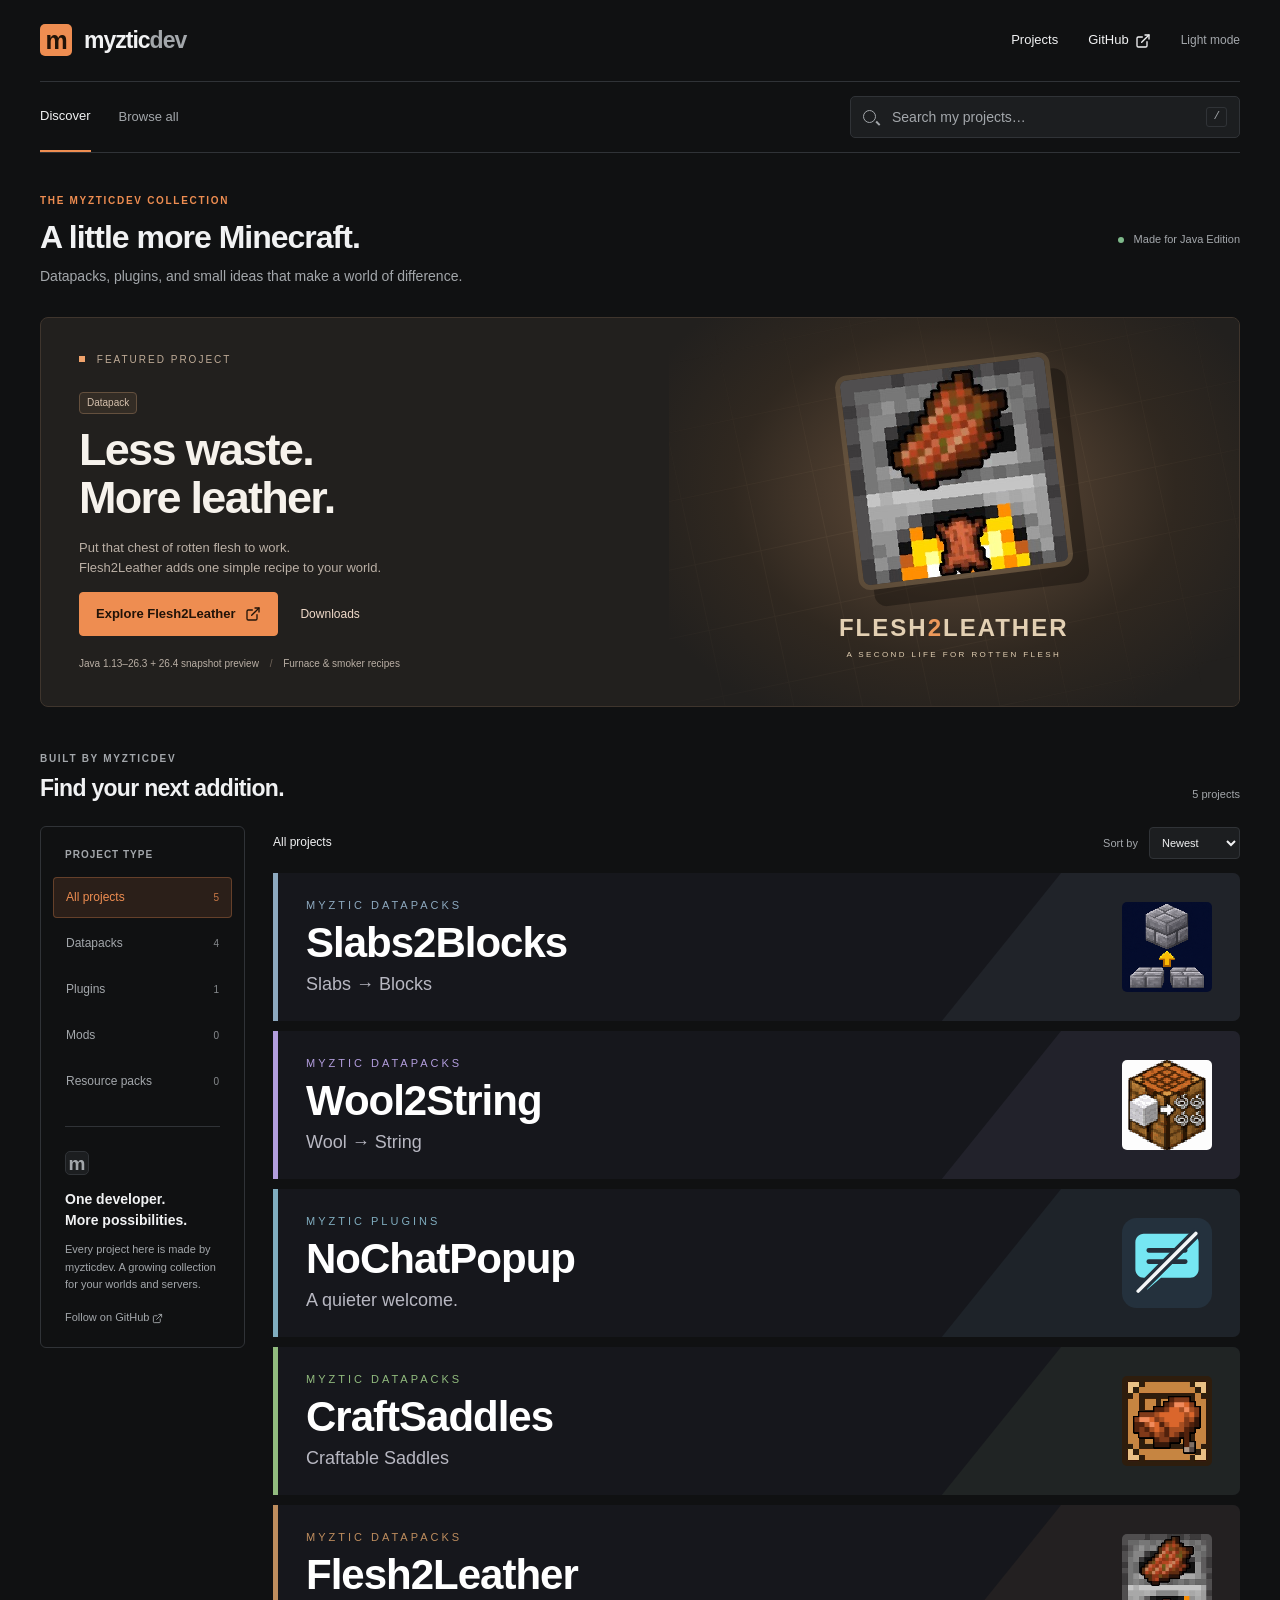
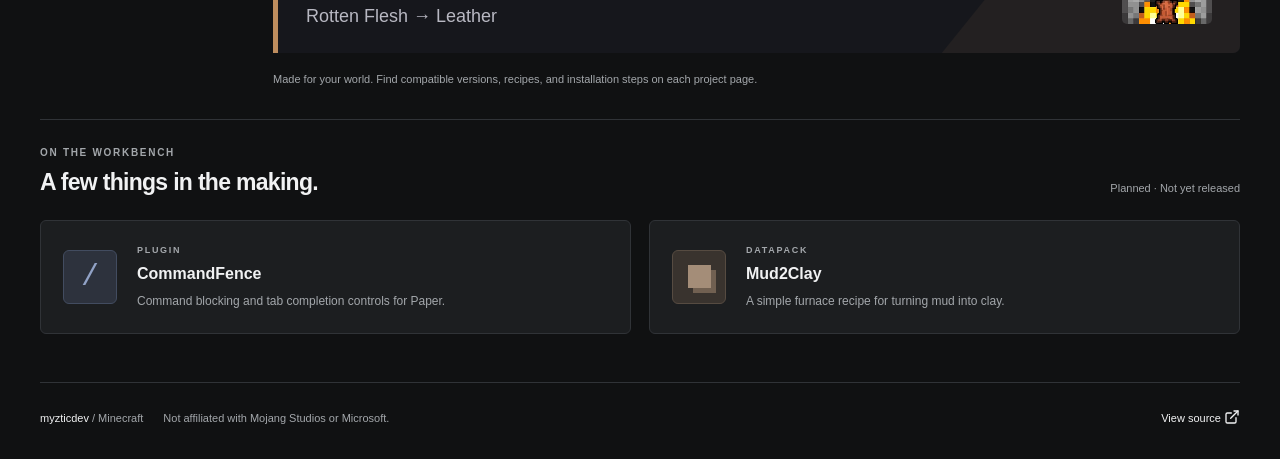
==== commit d4d39705: "Use existing project icons in homepage banners" ====
--- a/index.html
+++ b/index.html
@@ -12,7 +12,7 @@
   <title>myzticdev — Minecraft Plugins & Datapacks</title>
   <link rel="icon" href="data:image/svg+xml,%3Csvg%20xmlns%3D%22http%3A//www.w3.org/2000/svg%22%20viewBox%3D%220%200%2064%2064%22%3E%20%20%3Crect%20width%3D%2264%22%20height%3D%2264%22%20rx%3D%2213%22%20fill%3D%22%233e7d4c%22/%3E%20%20%3Crect%20x%3D%2218%22%20y%3D%2217%22%20width%3D%2228%22%20height%3D%2214%22%20fill%3D%22%238fd26c%22/%3E%20%20%3Crect%20x%3D%2218%22%20y%3D%2231%22%20width%3D%2228%22%20height%3D%2216%22%20fill%3D%22%23654c32%22/%3E%20%20%3Cpath%20d%3D%22M18%2031h28%22%20stroke%3D%22%233e7d4c%22%20stroke-width%3D%224%22/%3E%3C/svg%3E" type="image/svg+xml" />
   <link rel="stylesheet" href="/assets/css/styles.css?v=20261126-1" />
-  <link rel="stylesheet" href="/assets/css/catalog-banners.css?v=20261126-1" />
+  <link rel="stylesheet" href="/assets/css/catalog-banners.css?v=20261126-2" />
   <script src="/assets/js/app.js?v=20260929-2" defer></script>
 </head>
 <body><a class="skip-link" href="#main">Skip to content</a><div class="site-shell"><header class="topbar">
@@ -27,23 +27,23 @@
 <div class="catalog-results"><div class="catalog-toolbar"><span id="category-title">All projects</span><label hidden data-catalog-control>Sort by <select id="project-sort"><option value="newest">Newest</option><option value="name">Name A–Z</option></select></label></div><div class="project-grid"><article class="project-entry pack-banner slabs2blocks" data-category="datapacks" data-date="2026-11-25" data-name="Slabs2Blocks">
 <a class="pack-banner-link" href="/projects/slabs2blocks/" aria-labelledby="slabs2blocks-title" aria-describedby="slabs2blocks-summary">
 <div class="pack-banner-copy"><p class="pack-banner-brand">MYZTIC DATAPACKS</p><h3 id="slabs2blocks-title">Slabs2Blocks</h3><p class="pack-banner-subtitle" id="slabs2blocks-summary">Slabs → Blocks</p><p class="sr-only">Craft two matching slabs back into one full block. Place them side by side in a crafting grid or table.</p></div>
-<img class="pack-banner-icon" src="/assets/images/banner-slabs2blocks.svg" alt="" width="100" height="100" loading="lazy">
+<img class="pack-banner-icon" src="/assets/images/slabs2blocks.png" alt="" width="100" height="100" loading="lazy">
 </a></article><article class="project-entry pack-banner wool2string" data-category="datapacks" data-date="2026-11-23" data-name="Wool2String">
 <a class="pack-banner-link" href="/projects/wool2string/" aria-labelledby="wool2string-title" aria-describedby="wool2string-summary">
 <div class="pack-banner-copy"><p class="pack-banner-brand">MYZTIC DATAPACKS</p><h3 id="wool2string-title">Wool2String</h3><p class="pack-banner-subtitle" id="wool2string-summary">Wool → String</p><p class="sr-only">Turn any color of wool into string. One wool crafts into four string in a crafting grid or table.</p></div>
-<img class="pack-banner-icon" src="/assets/images/banner-wool2string.svg" alt="" width="100" height="100" loading="lazy">
+<img class="pack-banner-icon" src="/assets/images/wool2string.png" alt="" width="100" height="100" loading="lazy">
 </a></article><article class="project-entry pack-banner nochatpopup" data-category="plugins" data-date="2026-09-29" data-name="NoChatPopup">
 <a class="pack-banner-link" href="/projects/nochatpopup/" aria-labelledby="nochatpopup-title" aria-describedby="nochatpopup-summary">
 <div class="pack-banner-copy"><p class="pack-banner-brand">MYZTIC PLUGINS</p><h3 id="nochatpopup-title">NoChatPopup</h3><p class="pack-banner-subtitle" id="nochatpopup-summary">A quieter welcome.</p><p class="sr-only">Hide the unverified-chat join popup. A lightweight Paper plugin that leaves your chat messages and formatting unchanged.</p></div>
-<img class="pack-banner-icon" src="/assets/images/banner-nochatpopup.svg" alt="" width="100" height="100" loading="lazy">
+<img class="pack-banner-icon" src="/assets/images/nochatpopup.svg" alt="" width="100" height="100" loading="lazy">
 </a></article><article class="project-entry pack-banner craftsaddles" data-category="datapacks" data-date="2026-09-24" data-name="CraftSaddles">
 <a class="pack-banner-link" href="/projects/craftsaddles/" aria-labelledby="craftsaddles-title" aria-describedby="craftsaddles-summary">
 <div class="pack-banner-copy"><p class="pack-banner-brand">MYZTIC DATAPACKS</p><h3 id="craftsaddles-title">CraftSaddles</h3><p class="pack-banner-subtitle" id="craftsaddles-summary">Craftable Saddles</p><p class="sr-only">A saddle, a few materials, and a new way to explore. Bring saddle crafting to older Minecraft versions.</p></div>
-<img class="pack-banner-icon" src="/assets/images/banner-craftsaddles.svg" alt="" width="100" height="100" loading="lazy">
+<img class="pack-banner-icon" src="/assets/images/craftsaddles.png" alt="" width="100" height="100" loading="lazy">
 </a></article><article class="project-entry pack-banner flesh2leather" data-category="datapacks" data-date="2026-09-22" data-name="Flesh2Leather">
 <a class="pack-banner-link" href="/projects/flesh2leather/" aria-labelledby="flesh2leather-title" aria-describedby="flesh2leather-summary">
 <div class="pack-banner-copy"><p class="pack-banner-brand">MYZTIC DATAPACKS</p><h3 id="flesh2leather-title">Flesh2Leather</h3><p class="pack-banner-subtitle" id="flesh2leather-summary">Rotten Flesh → Leather</p><p class="sr-only">Give your rotten flesh a purpose. Turn it into leather with a furnace or smoker.</p></div>
-<img class="pack-banner-icon" src="/assets/images/banner-flesh2leather.svg" alt="" width="100" height="100" loading="lazy">
+<img class="pack-banner-icon" src="/assets/images/flesh2leather.png" alt="" width="100" height="100" loading="lazy">
 </a></article></div><div id="empty-state" class="empty-state" hidden><h3>No projects found.</h3><p id="empty-message">Try another search or project type.</p><button class="button button-outline" type="button" id="reset-filters">Show all projects</button></div><p class="project-help">Made for your world. Find compatible versions, recipes, and installation steps on each project page.</p></div></div></section>
 <section class="workbench" aria-labelledby="workbench-title"><div class="section-heading"><div><p class="eyebrow">ON THE WORKBENCH</p><h2 id="workbench-title">A few things in the making.</h2></div><span class="muted">Planned · Not yet released</span></div><div class="planned-grid"><article><span class="planned-symbol" aria-hidden="true">/</span><div><p class="eyebrow">PLUGIN</p><h3>CommandFence</h3><p>Command blocking and tab completion controls for Paper.</p></div></article><article><span class="planned-symbol clay" aria-hidden="true"><span></span></span><div><p class="eyebrow">DATAPACK</p><h3>Mud2Clay</h3><p>A simple furnace recipe for turning mud into clay.</p></div></article></div></section>
 </main><footer class="footer"><a href="/">myzticdev <span class="muted">/ Minecraft</span></a><small>Not affiliated with Mojang Studios or Microsoft.</small><a href="https://github.com/myzticdev">View source <span class="icon icon-external-link" aria-hidden="true"></span></a></footer></div></body></html>
--- a/assets/css/catalog-banners.css
+++ b/assets/css/catalog-banners.css
@@ -13,16 +13,16 @@
 .pack-banner-brand { margin:0 0 5px; color:var(--pack-accent); font-size:11px; font-weight:400; letter-spacing:3px; line-height:1.5; }
 .pack-banner h3 { margin:0; font-size:clamp(25px,4.5vw,42px); font-weight:700; line-height:1.15; letter-spacing:-1px; }
 .pack-banner-subtitle { margin:5px 0 0; color:#b8b8c2; font-size:18px; line-height:1.4; }
-.pack-banner-icon { flex:none; width:90px; height:100px; object-fit:contain; }
+.pack-banner-icon { flex:none; width:90px; height:90px; object-fit:contain; image-rendering:pixelated; border-radius:5px; }
 @media (max-width:520px) {
  .pack-banner-link { min-height:94px; padding:13px 13px; gap:6px; }
  .pack-banner-brand { font-size:8px; letter-spacing:2px; margin-bottom:4px; }
  .pack-banner h3 { font-size:clamp(21px,6.4vw,33px); letter-spacing:-.7px; }
  .pack-banner-subtitle { font-size:12px; margin-top:4px; }
- .pack-banner-icon { width:58px; height:64px; }
+ .pack-banner-icon { width:58px; height:58px; }
 }
 @media (max-width:350px) {
  .pack-banner-link { padding-inline:10px; }
- .pack-banner-icon { width:44px; height:54px; }
+ .pack-banner-icon { width:44px; height:44px; }
  .pack-banner-brand { letter-spacing:1.5px; }
 }
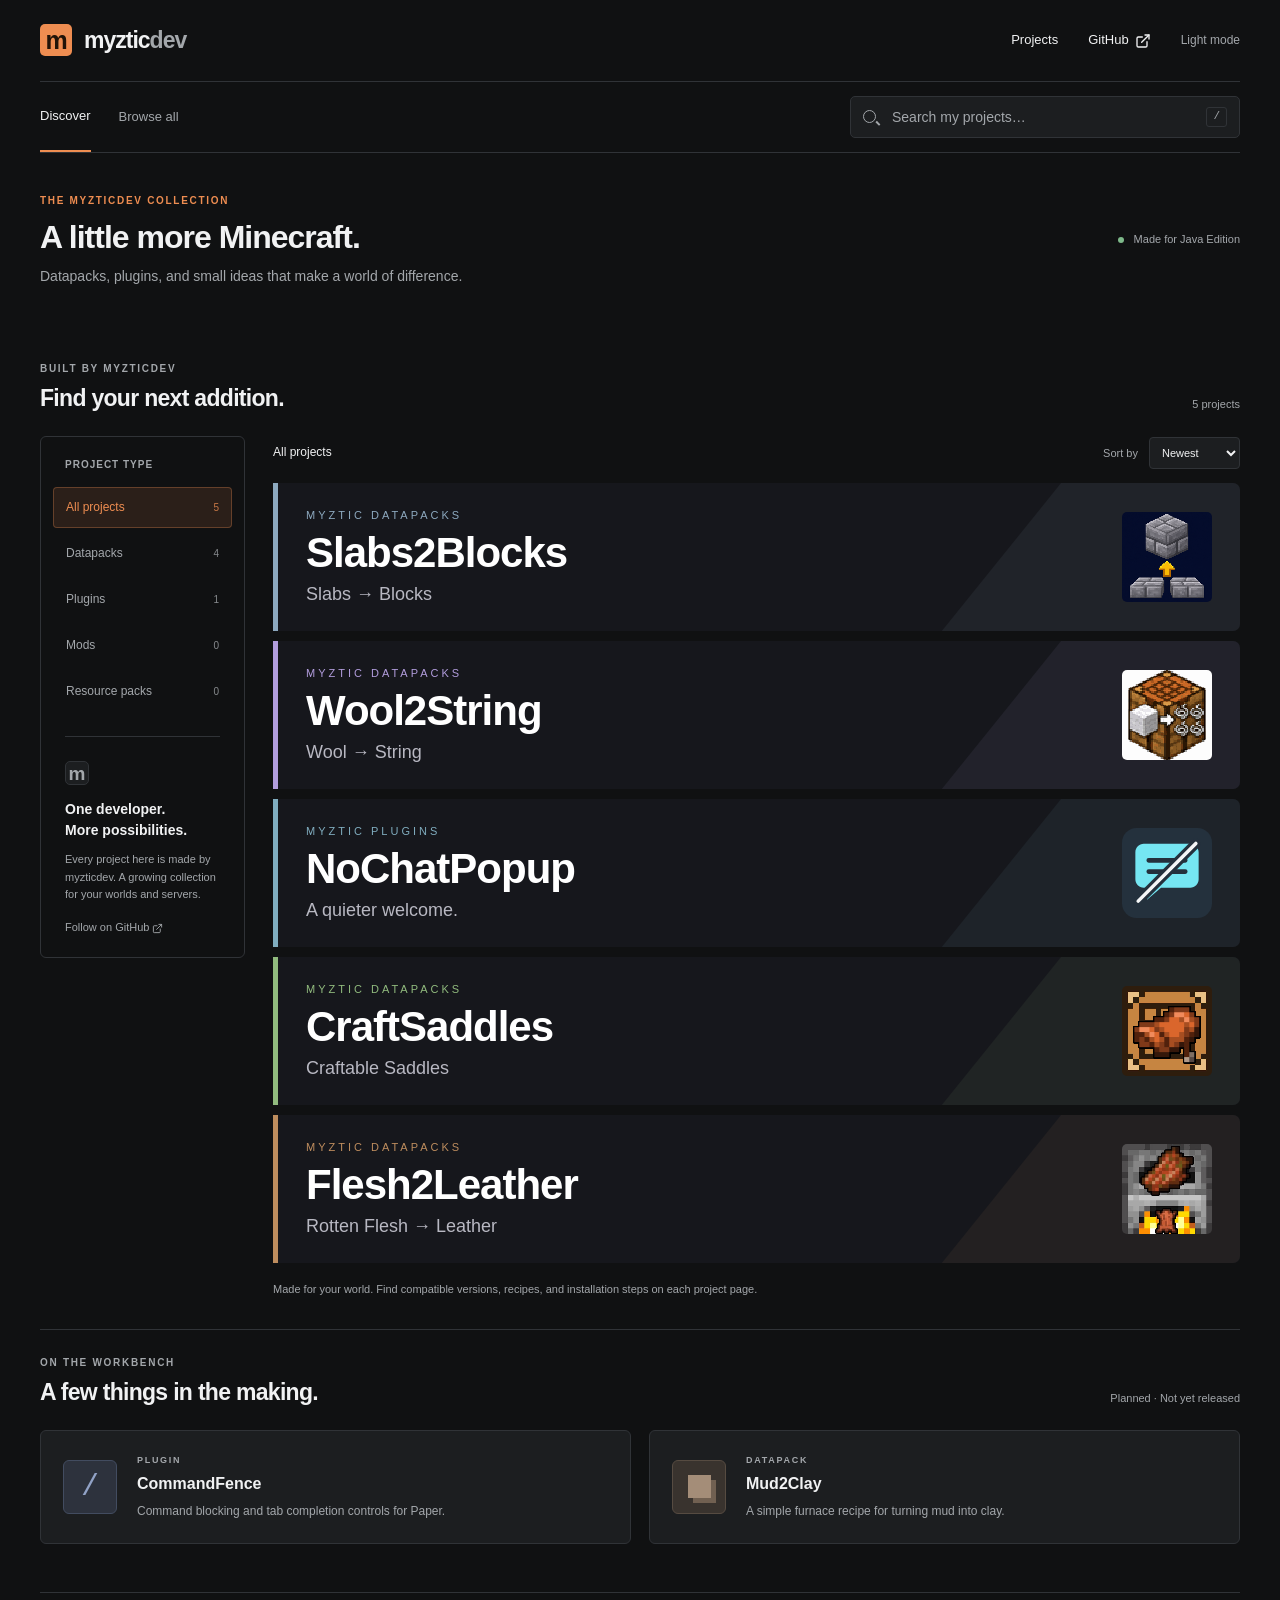
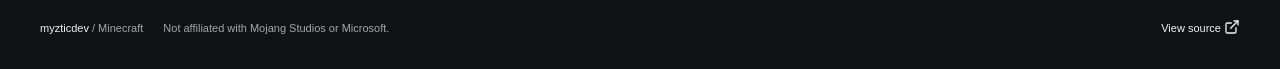
==== commit edb6e624: "Remove featured banner from homepage" ====
--- a/index.html
+++ b/index.html
@@ -12,7 +12,7 @@
   <title>myzticdev — Minecraft Plugins & Datapacks</title>
   <link rel="icon" href="data:image/svg+xml,%3Csvg%20xmlns%3D%22http%3A//www.w3.org/2000/svg%22%20viewBox%3D%220%200%2064%2064%22%3E%20%20%3Crect%20width%3D%2264%22%20height%3D%2264%22%20rx%3D%2213%22%20fill%3D%22%233e7d4c%22/%3E%20%20%3Crect%20x%3D%2218%22%20y%3D%2217%22%20width%3D%2228%22%20height%3D%2214%22%20fill%3D%22%238fd26c%22/%3E%20%20%3Crect%20x%3D%2218%22%20y%3D%2231%22%20width%3D%2228%22%20height%3D%2216%22%20fill%3D%22%23654c32%22/%3E%20%20%3Cpath%20d%3D%22M18%2031h28%22%20stroke%3D%22%233e7d4c%22%20stroke-width%3D%224%22/%3E%3C/svg%3E" type="image/svg+xml" />
   <link rel="stylesheet" href="/assets/css/styles.css?v=20261126-1" />
-  <link rel="stylesheet" href="/assets/css/catalog-banners.css?v=20261126-2" />
+  <link rel="stylesheet" href="/assets/css/catalog-banners.css?v=20261126-3" />
   <script src="/assets/js/app.js?v=20260929-2" defer></script>
 </head>
 <body><a class="skip-link" href="#main">Skip to content</a><div class="site-shell"><header class="topbar">
@@ -21,7 +21,6 @@
 </header>
 <div class="browsebar"><a class="browse-active" href="/">Discover</a><a href="#projects">Browse all</a><form class="search" role="search" action="/" hidden data-catalog-control><label class="sr-only" for="project-search">Search projects</label><span class="search-symbol" aria-hidden="true"></span><input id="project-search" type="search" name="q" placeholder="Search my projects…" autocomplete="off"><kbd aria-hidden="true">/</kbd></form></div>
 <main id="main"><section class="catalog-intro" aria-labelledby="site-title"><div><p class="eyebrow">THE MYZTICDEV COLLECTION</p><h1 id="site-title">A little more Minecraft.</h1><p>Datapacks, plugins, and small ideas that make a world of difference.</p></div><span class="edition-label"><span></span> Made for Java Edition</span></section>
-<section class="featured" aria-labelledby="featured-title"><div class="featured-copy"><p class="feature-kicker"><span></span> FEATURED PROJECT</p><span class="type-badge">Datapack</span><h2 id="featured-title">Less waste.<br>More leather.</h2><p>Put that chest of rotten flesh to work.<br>Flesh2Leather adds one simple recipe to your world.</p><div class="actions"><a class="button" href="/projects/flesh2leather/">Explore Flesh2Leather <span class="icon icon-external-link" aria-hidden="true"></span></a><a class="text-link" href="/projects/flesh2leather/#downloads">Downloads</a></div><p class="feature-footnote">Java 1.13–26.3 + 26.4 snapshot preview <span> / </span> Furnace &amp; smoker recipes</p></div><a class="featured-art" href="/projects/flesh2leather/" aria-label="View Flesh2Leather"><div class="pixel-grid" aria-hidden="true"></div><img src="/assets/images/flesh2leather.png" alt="Rotten flesh above a furnace producing leather" width="256" height="256"><span class="art-caption">FLESH<span>2</span>LEATHER<small>A SECOND LIFE FOR ROTTEN FLESH</small></span></a></section>
 <section id="projects" class="catalog-section" aria-labelledby="projects-heading"><div class="section-heading"><div><p class="eyebrow">BUILT BY MYZTICDEV</p><h2 id="projects-heading">Find your next addition.</h2></div><p id="result-count" class="muted" role="status" aria-live="polite">5 projects</p></div>
 <div class="catalog-layout"><aside class="catalog-sidebar" aria-label="Project filters" hidden data-catalog-control><p class="filter-label">PROJECT TYPE</p><div class="category-list"><button type="button" data-filter="all" aria-pressed="true"><span>All projects</span><span class="count">5</span></button><button type="button" data-filter="datapacks" aria-pressed="false"><span>Datapacks</span><span class="count">4</span></button><button type="button" data-filter="plugins" aria-pressed="false"><span>Plugins</span><span class="count">1</span></button><button type="button" data-filter="mods" aria-pressed="false"><span>Mods</span><span class="count">0</span></button><button type="button" data-filter="resource-packs" aria-pressed="false"><span>Resource packs</span><span class="count">0</span></button></div><div class="sidebar-note"><span class="mini-mark" aria-hidden="true">m</span><h3>One developer.<br>More possibilities.</h3><p>Every project here is made by myzticdev. A growing collection for your worlds and servers.</p><a href="https://github.com/myzticdev">Follow on GitHub <span class="icon icon-external-link" aria-hidden="true"></span></a></div></aside>
 <div class="catalog-results"><div class="catalog-toolbar"><span id="category-title">All projects</span><label hidden data-catalog-control>Sort by <select id="project-sort"><option value="newest">Newest</option><option value="name">Name A–Z</option></select></label></div><div class="project-grid"><article class="project-entry pack-banner slabs2blocks" data-category="datapacks" data-date="2026-11-25" data-name="Slabs2Blocks">
--- a/assets/css/catalog-banners.css
+++ b/assets/css/catalog-banners.css
@@ -26,3 +26,19 @@
  .pack-banner-icon { width:44px; height:44px; }
  .pack-banner-brand { letter-spacing:1.5px; }
 }
+
+/* Let the catalog shrink to the viewport; only the filter strip scrolls. */
+.catalog-layout > *, .featured > *, .planned-grid > *, .planned-grid article > div { min-width:0; }
+.catalog-layout:has(.catalog-sidebar[hidden]) { grid-template-columns:minmax(0,1fr); }
+@media (max-width:760px) {
+ .catalog-layout, .planned-grid { grid-template-columns:minmax(0,1fr); }
+ .category-list { max-width:100%; }
+ .category-list button { flex-shrink:0; }
+ .featured { grid-template-columns:minmax(0,1.15fr) minmax(0,1fr); }
+}
+@media (max-width:520px) {
+ .featured { grid-template-columns:minmax(0,1fr); }
+ .featured-art { flex-wrap:wrap; }
+ .catalog-toolbar { flex-wrap:wrap; }
+ .pack-banner h3 { overflow-wrap:anywhere; }
+}
